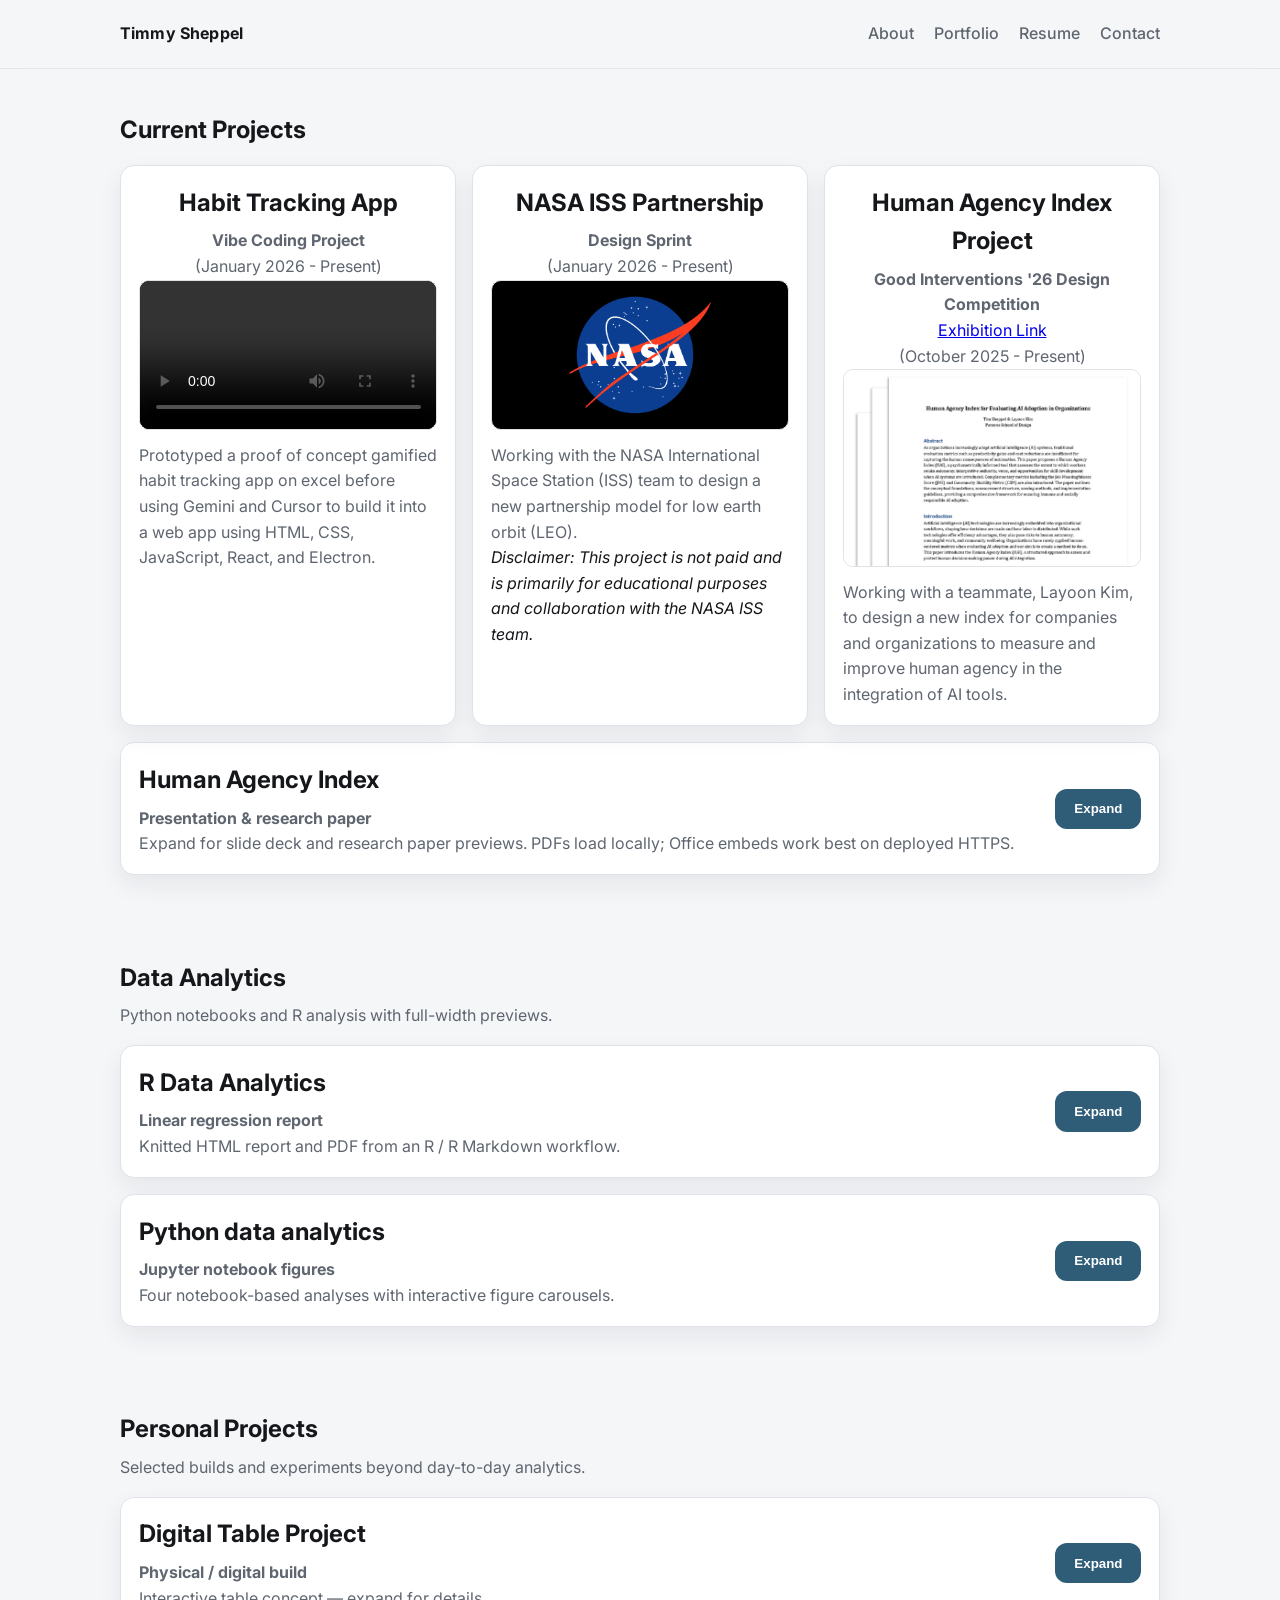
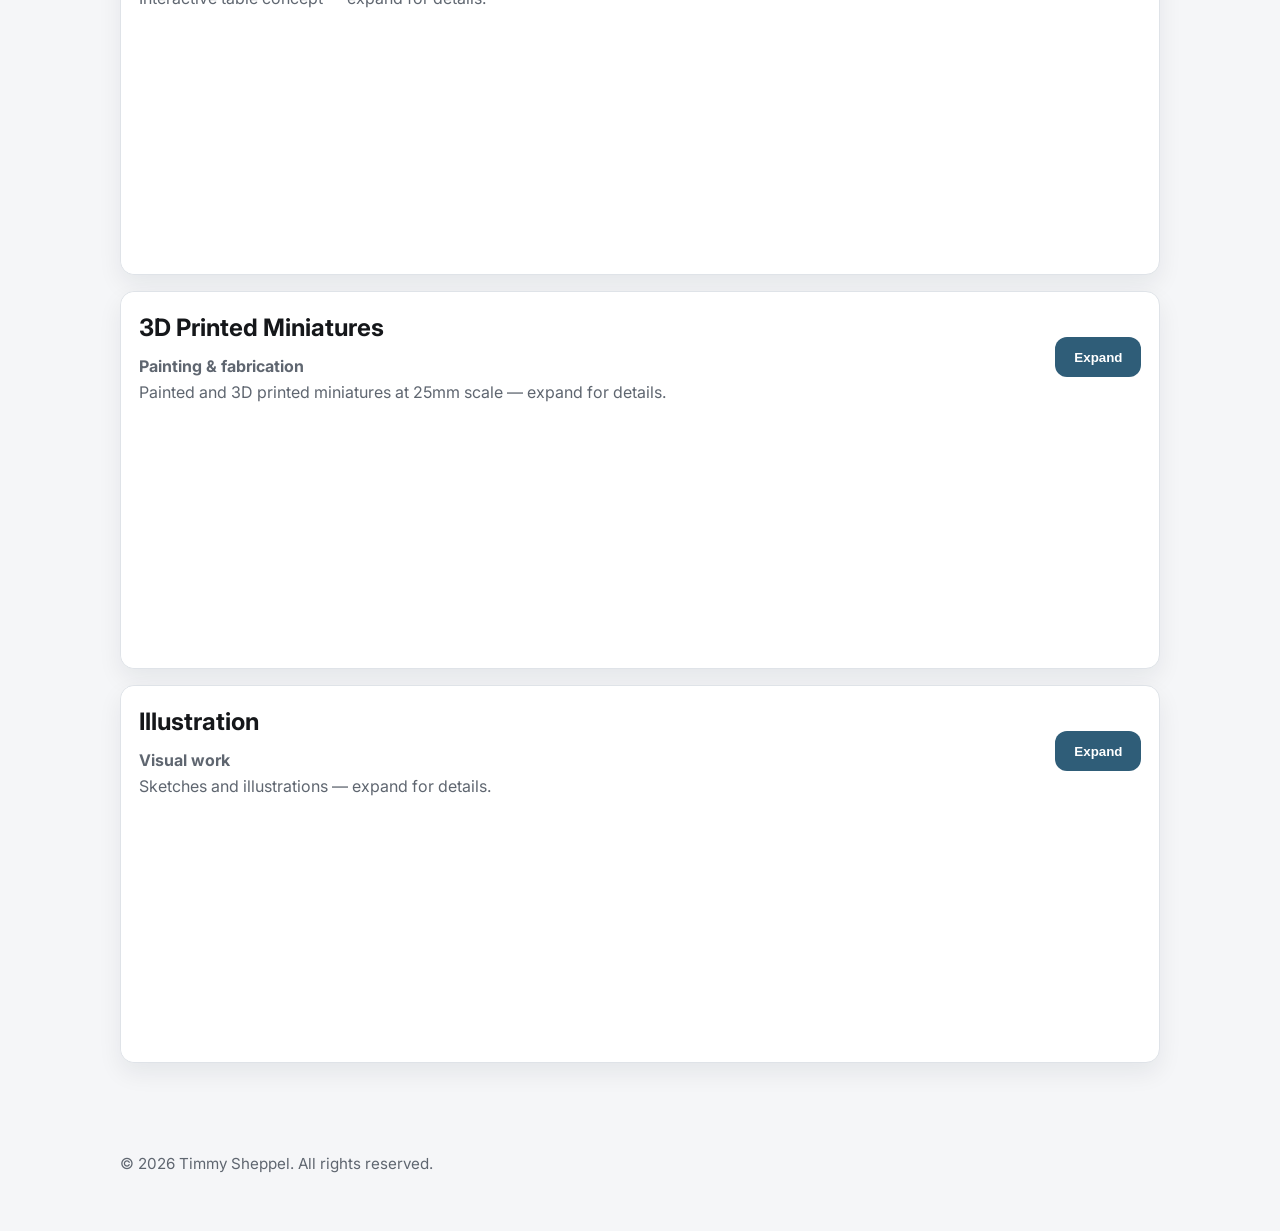
==== portfolio.html @ 1092241d "Initial commit: portfolio site Made-with: Cursor" ====
<!DOCTYPE html>
<html lang="en">
  <head>
    <meta charset="UTF-8" />
    <meta name="viewport" content="width=device-width, initial-scale=1.0" />
    <title>Timmy Sheppel | Portfolio</title>
    <meta
      name="description"
      content="Portfolio projects by Timmy Sheppel."
    />
    <link rel="preconnect" href="https://fonts.googleapis.com" />
    <link rel="preconnect" href="https://fonts.gstatic.com" crossorigin />
    <link
      href="https://fonts.googleapis.com/css2?family=Inter:wght@400;500;600;700&display=swap"
      rel="stylesheet"
    />
    <link rel="stylesheet" href="./styles.css" />
  </head>
  <body>
    <header class="site-header">
      <div class="container nav-wrap">
        <a class="brand" href="./index.html">Timmy Sheppel</a>
        <button class="nav-toggle" aria-label="Toggle navigation" aria-expanded="false">
          <span></span><span></span><span></span>
        </button>
        <nav class="site-nav">
          <a href="./index.html#about">About</a>
          <a href="./portfolio.html">Portfolio</a>
          <a href="./resume.html">Resume</a>
          <a href="./index.html#contact">Contact</a>
        </nav>
      </div>
    </header>

    <main>
      <section class="section container" id="current-projects">
        <div class="section-head">
          <h2>Current Projects</h2>
        </div>
        <div class="grid cards current-projects-cards">
          <article class="card">
            <div style="text-align: center;">
              <h2>Habit Tracking App</h2>
              <p class="project-subtitle"><strong>Vibe Coding Project</strong></p>
              <p>(January 2026 - Present)</p>
            </div>
            <video class="project-video" controls preload="metadata" playsinline>
              <source src="./assets/videos/Sequence01.mp4" type="video/mp4" />
              Your browser does not support embedded videos.
            </video>
            <p>
              Prototyped a proof of concept gamified habit tracking app on excel before using Gemini and Cursor to build it into a web app using HTML, CSS, JavaScript, React, and Electron.
            </p>
          </article>
          <article class="card">
            <div style="text-align: center;">
            <h2>NASA ISS Partnership</h2>
            <p class="project-subtitle"><strong>Design Sprint</strong></p>
            <p>(January 2026 - Present)</p>
            </div>
            <img src="./assets/images/nasaLogo.png" alt="NASA ISS Partnership project image" class="project-video" style="object-fit:cover;"/>
            <p>
              Working with the NASA International Space Station (ISS) team to design a new partnership model for low earth orbit (LEO).              
            </p>
            <em>Disclaimer: This project is not paid and is primarily for educational purposes and collaboration with the NASA ISS team.</em>
          </article>
          <article class="card">
            <div style="text-align: center;">
              <h2>Human Agency Index Project</h2>
              <p class="project-subtitle"><strong>Good Interventions '26 Design Competition</strong></p>
              <a href="https://event.newschool.edu/goodinterventions26opencall" target="_blank" rel="noopener noreferrer">
                Exhibition Link
              </a>
              <p>(October 2025 - Present)</p>
            </div>
            <img src="./assets/images/HAI.png" alt="Human Agency Index project image" class="project-video" style="object-fit:cover;"/>
            <p>
              Working with a teammate, Layoon Kim, to design a new index for companies and organizations to measure and improve human agency in the integration of AI tools.
            </p>
          </article>
        </div>

        <article class="card current-projects-presentation analytics-expandable-card" data-analytics-expandable>
          <div class="analytics-card-top">
            <div class="project-head analytics-card-preview">
              <h2>Human Agency Index</h2>
              <p class="project-subtitle"><strong>Presentation &amp; research paper</strong></p>
              <p>Expand for slide deck and research paper previews. PDFs load locally; Office embeds work best on deployed HTTPS.</p>
            </div>
            <button
              type="button"
              class="btn btn-primary analytics-toggle"
              aria-expanded="false"
              aria-controls="hai-index-materials-expandable"
            >
              Expand
            </button>
          </div>
          <div id="hai-index-materials-expandable" class="analytics-expandable-body" hidden>
            <p class="card-lead">
              For each deliverable, placing a <strong>PDF export</strong> next to the Office file gives a reliable in-page preview
              (including on <code>localhost</code>). Without PDFs, Microsoft’s Office viewer loads the <code>.pptx</code> and
              <code>.docx</code> when the site is served at a public <code>https</code> URL — not from <code>file://</code>.
            </p>
            <p class="ppt-embed-hint deck-preview-warn" data-deck-warn="file" hidden>
              Open this site through a local server or deploy it — embedded previews do not run from a saved <code>file://</code>
              page. Use <strong>Open .pptx</strong> or <strong>Open .docx</strong> below.
            </p>
            <p class="ppt-embed-hint deck-preview-warn" data-deck-warn="local" hidden>
              Microsoft’s viewer often cannot reach <code>localhost</code>. Add PDFs next to your files for in-page previews here,
              or test Office embeds after you deploy to HTTPS.
            </p>

            <section class="hai-material-block" aria-labelledby="hai-pres-heading">
              <h3 class="r-preview-heading" id="hai-pres-heading">Presentation</h3>
              <p class="ppt-embed-hint">
                <code>human-agency-index-presentation.pptx</code> and optional
                <code>human-agency-index-presentation.pdf</code>
              </p>
              <div class="ppt-embed-wrap">
                <iframe
                  class="ppt-preview-frame"
                  title="Human Agency Index presentation preview"
                  data-deck-preview
                  data-deck-pdf="./assets/documents/human-agency-index/human-agency-index-presentation.pdf"
                  data-deck-pptx="./assets/documents/human-agency-index/human-agency-index-presentation.pptx"
                ></iframe>
              </div>
              <div class="r-preview-actions">
                <a
                  class="btn btn-primary"
                  href="./assets/documents/human-agency-index/human-agency-index-presentation.pptx"
                  download
                  >Download .pptx</a>
                <a
                  class="btn btn-ghost"
                  href="./assets/documents/human-agency-index/human-agency-index-presentation.pptx"
                  target="_blank"
                  rel="noreferrer"
                  >Open .pptx</a>
                <a
                  class="btn btn-ghost"
                  href="./assets/documents/human-agency-index/human-agency-index-presentation.pdf"
                  download
                  >Download PDF</a>
              </div>
            </section>

            <section class="hai-material-block" aria-labelledby="hai-paper-heading">
              <h3 class="r-preview-heading" id="hai-paper-heading">Research paper</h3>
              <p class="ppt-embed-hint">
                <code>human-agency-index-research-paper.docx</code> and optional
                <code>human-agency-index-research-paper.pdf</code>
              </p>
              <div class="ppt-embed-wrap">
                <iframe
                  class="ppt-preview-frame"
                  title="Human Agency Index research paper preview"
                  data-deck-preview
                  data-deck-pdf="./assets/documents/human-agency-index/human-agency-index-research-paper.pdf"
                  data-deck-docx="./assets/documents/human-agency-index/human-agency-index-research-paper.docx"
                ></iframe>
              </div>
              <div class="r-preview-actions">
                <a
                  class="btn btn-primary"
                  href="./assets/documents/human-agency-index/human-agency-index-research-paper.docx"
                  download
                  >Download .docx</a>
                <a
                  class="btn btn-ghost"
                  href="./assets/documents/human-agency-index/human-agency-index-research-paper.docx"
                  target="_blank"
                  rel="noreferrer"
                  >Open .docx</a>
                <a
                  class="btn btn-ghost"
                  href="./assets/documents/human-agency-index/human-agency-index-research-paper.pdf"
                  download
                  >Download PDF</a>
              </div>
            </section>
          </div>
        </article>
      </section>

      <section class="section container" id="data-analytics">
        <div class="section-head">
          <h2>Data Analytics</h2>
          <p>Python notebooks and R analysis with full-width previews.</p>
        </div>
        <div class="grid cards">
          <article class="card card-span-full analytics-expandable-card" data-analytics-expandable>
            <div class="analytics-card-top">
              <div class="project-head analytics-card-preview">
                <h2>R Data Analytics</h2>
                <p class="project-subtitle"><strong>Linear regression report</strong></p>
                <p>Knitted HTML report and PDF from an R / R Markdown workflow.</p>
              </div>
              <button
                type="button"
                class="btn btn-primary analytics-toggle"
                aria-expanded="false"
                aria-controls="r-analytics-expandable-portfolio"
              >
                Expand
              </button>
            </div>
            <div id="r-analytics-expandable-portfolio" class="analytics-expandable-body" hidden>
            <section class="r-project-section" aria-labelledby="r-linear-portfolio-heading">
              <h3 class="r-preview-heading" id="r-linear-portfolio-heading">Linear regression project</h3>
              <div class="r-deliverables-stack">
                <div class="r-deliverable">
                  <h4 class="r-preview-heading">PDF report</h4>
                  <div class="resume-pdf-wrap r-pdf-fullwidth">
                    <iframe
                      class="resume-pdf r-pdf-iframe"
                      title="Linear regression PDF report"
                      src="./assets/documents/r-linear-regression/linear-regression-report.pdf#view=FitH"
                    ></iframe>
                  </div>
                  <p class="r-preview-fallback">
                    If the PDF does not show here, open it in a new tab.
                  </p>
                  <div class="r-preview-actions">
                    <a class="btn btn-primary" href="./assets/documents/r-linear-regression/linear-regression-report.pdf" download>Download PDF</a>
                    <a class="btn btn-ghost" href="./assets/documents/r-linear-regression/linear-regression-report.pdf" target="_blank" rel="noreferrer">Open PDF</a>
                  </div>
                </div>
                <div class="r-deliverable">
                  <h4 class="r-preview-heading">Knitted HTML report</h4>
                  <div class="html-knit-preview-wrap">
                    <iframe
                      class="html-knit-preview-frame"
                      title="Linear regression knitted HTML report"
                      src="./assets/documents/r-linear-regression/linear-regression-report.html"
                      loading="lazy"
                      sandbox="allow-scripts allow-same-origin allow-popups allow-forms"
                    ></iframe>
                  </div>
                  <p class="r-preview-fallback">
                    If interactive elements are blocked, use Open HTML to view in a full tab.
                  </p>
                  <div class="r-preview-actions">
                    <a class="btn btn-primary" href="./assets/documents/r-linear-regression/linear-regression-report.html" download>Download HTML</a>
                    <a class="btn btn-ghost" href="./assets/documents/r-linear-regression/linear-regression-report.html" target="_blank" rel="noreferrer">Open HTML</a>
                  </div>
                </div>
              </div>
            </section>
            </div>
          </article>

          <article class="card card-span-full analytics-expandable-card" data-analytics-expandable>
            <div class="analytics-card-top">
              <div class="project-head analytics-card-preview">
                <h2>Python data analytics</h2>
                <p class="project-subtitle"><strong>Jupyter notebook figures</strong></p>
                <p>Four notebook-based analyses with interactive figure carousels.</p>
              </div>
              <button
                type="button"
                class="btn btn-primary analytics-toggle"
                aria-expanded="false"
                aria-controls="analytics-expandable-portfolio"
              >
                Expand
              </button>
            </div>
            <div id="analytics-expandable-portfolio" class="analytics-expandable-body" hidden>
            <p class="card-lead">
              Exports from Python notebooks (PNG), zero-padded names in each folder:
              <code>notebook-1</code> (11 images), <code>notebook-2</code> and <code>notebook-3</code> (5 each),
              <code>notebook-4</code> (4)—e.g. <code>01.png</code>, <code>02.png</code>, …
            </p>

            <div class="analytics-notebook-list">
              <section class="analytics-notebook" aria-labelledby="nb-title-1">
                <h3 class="analytics-notebook-title" id="nb-title-1">Notebook project 1</h3>
                <p class="analytics-notebook-desc">Rename this title; add eleven PNGs to <code>notebook-1/</code> (<code>01.png</code>–<code>11.png</code>).</p>
                <div
                  class="notebook-carousel"
                  data-notebook-carousel
                  tabindex="0"
                  role="region"
                  aria-roledescription="carousel"
                  aria-label="Notebook project 1 figures"
                >
                  <div class="notebook-carousel-viewport" aria-live="polite">
                    <img class="notebook-slide is-active" src="./assets/images/python-analytics/notebook-1/01.png" alt="Notebook project 1 — figure 1 of 11" />
                    <img class="notebook-slide" src="./assets/images/python-analytics/notebook-1/02.png" alt="Notebook project 1 — figure 2 of 11" />
                    <img class="notebook-slide" src="./assets/images/python-analytics/notebook-1/03.png" alt="Notebook project 1 — figure 3 of 11" />
                    <img class="notebook-slide" src="./assets/images/python-analytics/notebook-1/04.png" alt="Notebook project 1 — figure 4 of 11" />
                    <img class="notebook-slide" src="./assets/images/python-analytics/notebook-1/05.png" alt="Notebook project 1 — figure 5 of 11" />
                    <img class="notebook-slide" src="./assets/images/python-analytics/notebook-1/06.png" alt="Notebook project 1 — figure 6 of 11" />
                    <img class="notebook-slide" src="./assets/images/python-analytics/notebook-1/07.png" alt="Notebook project 1 — figure 7 of 11" />
                    <img class="notebook-slide" src="./assets/images/python-analytics/notebook-1/08.png" alt="Notebook project 1 — figure 8 of 11" />
                    <img class="notebook-slide" src="./assets/images/python-analytics/notebook-1/09.png" alt="Notebook project 1 — figure 9 of 11" />
                    <img class="notebook-slide" src="./assets/images/python-analytics/notebook-1/10.png" alt="Notebook project 1 — figure 10 of 11" />
                    <img class="notebook-slide" src="./assets/images/python-analytics/notebook-1/11.png" alt="Notebook project 1 — figure 11 of 11" />
                  </div>
                  <div class="notebook-carousel-toolbar">
                    <button type="button" class="btn btn-ghost notebook-carousel-prev" aria-label="Previous figure">← Prev</button>
                    <span class="notebook-carousel-counter"><span class="notebook-carousel-current">1</span> / <span class="notebook-carousel-total">11</span></span>
                    <button type="button" class="btn btn-ghost notebook-carousel-next" aria-label="Next figure">Next →</button>
                  </div>
                  <div class="notebook-carousel-dots" aria-label="Jump to figure"></div>
                  <p class="notebook-carousel-hint">Tip: focus this carousel and use ← → for figures; zoom and pan use the controls above.</p>
                </div>
              </section>

              <section class="analytics-notebook" aria-labelledby="nb-title-2">
                <h3 class="analytics-notebook-title" id="nb-title-2">Notebook project 2</h3>
                <p class="analytics-notebook-desc">Rename this title; add five PNGs to <code>notebook-2/</code> (<code>01.png</code>–<code>05.png</code>).</p>
                <div
                  class="notebook-carousel"
                  data-notebook-carousel
                  tabindex="0"
                  role="region"
                  aria-roledescription="carousel"
                  aria-label="Notebook project 2 figures"
                >
                  <div class="notebook-carousel-viewport" aria-live="polite">
                    <img class="notebook-slide is-active" src="./assets/images/python-analytics/notebook-2/01.png" alt="Notebook project 2 — figure 1 of 5" />
                    <img class="notebook-slide" src="./assets/images/python-analytics/notebook-2/02.png" alt="Notebook project 2 — figure 2 of 5" />
                    <img class="notebook-slide" src="./assets/images/python-analytics/notebook-2/03.png" alt="Notebook project 2 — figure 3 of 5" />
                    <img class="notebook-slide" src="./assets/images/python-analytics/notebook-2/04.png" alt="Notebook project 2 — figure 4 of 5" />
                    <img class="notebook-slide" src="./assets/images/python-analytics/notebook-2/05.png" alt="Notebook project 2 — figure 5 of 5" />
                  </div>
                  <div class="notebook-carousel-toolbar">
                    <button type="button" class="btn btn-ghost notebook-carousel-prev" aria-label="Previous figure">← Prev</button>
                    <span class="notebook-carousel-counter"><span class="notebook-carousel-current">1</span> / <span class="notebook-carousel-total">5</span></span>
                    <button type="button" class="btn btn-ghost notebook-carousel-next" aria-label="Next figure">Next →</button>
                  </div>
                  <div class="notebook-carousel-dots" aria-label="Jump to figure"></div>
                  <p class="notebook-carousel-hint">Tip: focus this carousel and use ← → for figures; zoom and pan use the controls above.</p>
                </div>
              </section>

              <section class="analytics-notebook" aria-labelledby="nb-title-3">
                <h3 class="analytics-notebook-title" id="nb-title-3">Notebook project 3</h3>
                <p class="analytics-notebook-desc">Rename this title; add five PNGs to <code>notebook-3/</code> (<code>01.png</code>–<code>05.png</code>).</p>
                <div
                  class="notebook-carousel"
                  data-notebook-carousel
                  tabindex="0"
                  role="region"
                  aria-roledescription="carousel"
                  aria-label="Notebook project 3 figures"
                >
                  <div class="notebook-carousel-viewport" aria-live="polite">
                    <img class="notebook-slide is-active" src="./assets/images/python-analytics/notebook-3/01.png" alt="Notebook project 3 — figure 1 of 5" />
                    <img class="notebook-slide" src="./assets/images/python-analytics/notebook-3/02.png" alt="Notebook project 3 — figure 2 of 5" />
                    <img class="notebook-slide" src="./assets/images/python-analytics/notebook-3/03.png" alt="Notebook project 3 — figure 3 of 5" />
                    <img class="notebook-slide" src="./assets/images/python-analytics/notebook-3/04.png" alt="Notebook project 3 — figure 4 of 5" />
                    <img class="notebook-slide" src="./assets/images/python-analytics/notebook-3/05.png" alt="Notebook project 3 — figure 5 of 5" />
                  </div>
                  <div class="notebook-carousel-toolbar">
                    <button type="button" class="btn btn-ghost notebook-carousel-prev" aria-label="Previous figure">← Prev</button>
                    <span class="notebook-carousel-counter"><span class="notebook-carousel-current">1</span> / <span class="notebook-carousel-total">5</span></span>
                    <button type="button" class="btn btn-ghost notebook-carousel-next" aria-label="Next figure">Next →</button>
                  </div>
                  <div class="notebook-carousel-dots" aria-label="Jump to figure"></div>
                  <p class="notebook-carousel-hint">Tip: focus this carousel and use ← → for figures; zoom and pan use the controls above.</p>
                </div>
              </section>

              <section class="analytics-notebook" aria-labelledby="nb-title-4">
                <h3 class="analytics-notebook-title" id="nb-title-4">Notebook project 4</h3>
                <p class="analytics-notebook-desc">Rename this title; add four PNGs to <code>notebook-4/</code> (<code>01.png</code>–<code>04.png</code>).</p>
                <div
                  class="notebook-carousel"
                  data-notebook-carousel
                  tabindex="0"
                  role="region"
                  aria-roledescription="carousel"
                  aria-label="Notebook project 4 figures"
                >
                  <div class="notebook-carousel-viewport" aria-live="polite">
                    <img class="notebook-slide is-active" src="./assets/images/python-analytics/notebook-4/01.png" alt="Notebook project 4 — figure 1 of 4" />
                    <img class="notebook-slide" src="./assets/images/python-analytics/notebook-4/02.png" alt="Notebook project 4 — figure 2 of 4" />
                    <img class="notebook-slide" src="./assets/images/python-analytics/notebook-4/03.png" alt="Notebook project 4 — figure 3 of 4" />
                    <img class="notebook-slide" src="./assets/images/python-analytics/notebook-4/04.png" alt="Notebook project 4 — figure 4 of 4" />
                  </div>
                  <div class="notebook-carousel-toolbar">
                    <button type="button" class="btn btn-ghost notebook-carousel-prev" aria-label="Previous figure">← Prev</button>
                    <span class="notebook-carousel-counter"><span class="notebook-carousel-current">1</span> / <span class="notebook-carousel-total">4</span></span>
                    <button type="button" class="btn btn-ghost notebook-carousel-next" aria-label="Next figure">Next →</button>
                  </div>
                  <div class="notebook-carousel-dots" aria-label="Jump to figure"></div>
                  <p class="notebook-carousel-hint">Tip: focus this carousel and use ← → for figures; zoom and pan use the controls above.</p>
                </div>
              </section>
            </div>
            </div>
          </article>
        </div>
      </section>

      <section class="section container" id="personal-projects">
        <div class="section-head">
          <h2>Personal Projects</h2>
          <p>Selected builds and experiments beyond day-to-day analytics.</p>
        </div>
        <div class="grid cards">
          <article
            class="card card-span-full analytics-expandable-card personal-project-card"
            data-analytics-expandable
            style="--personal-preview: url('./assets/images/personal-projects/digital-table-preview.gif')"
          >
            <span class="sr-only">Animated preview in card background.</span>
            <div class="analytics-card-top">
              <div class="project-head analytics-card-preview">
                <h2>Digital Table Project</h2>
                <p class="project-subtitle"><strong>Physical / digital build</strong></p>
                <p>Interactive table concept — expand for details.</p>
              </div>
              <button
                type="button"
                class="btn btn-primary analytics-toggle"
                aria-expanded="false"
                aria-controls="pp-digital-table-expandable"
              >
                Expand
              </button>
            </div>
            <div id="pp-digital-table-expandable" class="analytics-expandable-body" hidden>
              <h3 class="r-preview-heading">Overview video</h3>
              <video class="project-video" controls preload="metadata" playsinline>
                <source src="./assets/videos/digital-table-project.mp4" type="video/mp4" />
                Your browser does not support embedded videos.
              </video>

              <section class="digital-table-brief" aria-label="Problem, need, and solution">
                <h4 class="r-preview-heading digital-table-brief-heading">Problem</h4>
                <p>
                  I play tabletop role-playing games (TTRPG), like Dungeons &amp; Dragons, with friends. The problem with
                  typical dungeon tiles and maps is their limited variety. If I wanted to make a snow map, the physical
                  terrain pieces would take several days to create and would only be relevant for encounters featuring snow.
                </p>
                <h4 class="r-preview-heading digital-table-brief-heading">Need</h4>
                <p>
                  TTRPGs require unique battle-maps that can adapt to a variety of unique scenarios such as deserts, sewers,
                  mountains, and more.
                </p>
                <h4 class="r-preview-heading digital-table-brief-heading">Solution</h4>
                <p>
                  A digital table constructed with a horizontal TV screen can project virtual maps to a physical space. Digital
                  maps can be made in a fraction of the time or can be bought and downloaded from online creators.
                </p>
              </section>

              <h3 class="r-preview-heading personal-project-gallery-heading">Process gallery</h2>
              <div
                class="notebook-carousel"
                data-notebook-carousel
                tabindex="0"
                role="region"
                aria-roledescription="carousel"
                aria-label="Digital Table Project process photos"
              >
                <div class="notebook-carousel-viewport" aria-live="polite">
                  <img
                    class="notebook-slide is-active"
                    src="./assets/images/personal-projects/digital-table/01.png"
                    alt="Digital Table — photo 1 of 10"
                    data-slide-caption="Step 1 — Internals stripped from a circular wooden gaming table.
                    Plastic exterior shell removed from TV to fit inside and reduce heat insulation from electronics."
                  />
                  <img
                    class="notebook-slide"
                    src="./assets/images/personal-projects/digital-table/02.png"
                    alt="Digital Table — photo 2 of 10"
                    data-slide-caption="Step 2 — To accommodate for wood lid, edges of the table were built up with 2x4” wood planks, cut to fit around table edge. 
                    Circular cover (standing in background) cut from 1/2 inch wood to the shape of table edge and TV shape."
                  />
                  <img
                    class="notebook-slide"
                    src="./assets/images/personal-projects/digital-table/03.png"
                    alt="Digital Table — photo 3 of 10"
                    data-slide-caption="Step 3 — To secure the TV, 2x4” planks machine screwed into threaded holes (intended for TV mounts) on back of TV.
                    Planks then fastened onto table with wood screws from underneath."
                  />
                  <img
                    class="notebook-slide"
                    src="./assets/images/personal-projects/digital-table/04.png"
                    alt="Digital Table — photo 4 of 10"
                    data-slide-caption="Step 4 — Framed lid secured to table with construction adhesive and base coated with charcoal black paint.                    
                    (Note: newspaper masked canvas is for an unrelated art project made from a wolf shaped puzzle)"
                  />
                  <img
                    class="notebook-slide"
                    src="./assets/images/personal-projects/digital-table/05.png"
                    alt="Digital Table — photo 5 of 10"
                    data-slide-caption="Step 5 — White paint mixed with glow in the dark paint. Paint flicked and splattered from end of chip
                    brush to create galaxy inspired pattern design."
                  />
                  <img
                    class="notebook-slide"
                    src="./assets/images/personal-projects/digital-table/06.png"
                    alt="Digital Table — photo 6 of 10"
                    data-slide-caption="Step 6 — Once paint dried, surface then coated in a gloss varnish to darken appearance and create a protective surface for the
                    expected use of play."
                  />
                  <img
                    class="notebook-slide"
                    src="./assets/images/personal-projects/digital-table/07.jpg"
                    alt="Digital Table — photo 7 of 10"
                    data-slide-caption="Table Mode — With a smooth dark wood 1.25”
                    table lid placed on top, the
                    table can operate as a 4 foot
                    wide circular dining table."
                  />
                  <img
                    class="notebook-slide"
                    src="./assets/images/personal-projects/digital-table/08.jpg"
                    alt="Digital Table — photo 8 of 10"
                    data-slide-caption="Poker Mode — Flipping the table lid reveals a
                    green felt poker table with cup
                    holders and tray spaces for
                    up to eight players."
                  />
                  <img
                    class="notebook-slide"
                    src="./assets/images/personal-projects/digital-table/09.jpg"
                    alt="Digital Table — photo 9 of 10"
                    data-slide-caption="Gaming Mode — With lid removed and HDMI
                    connected, audio and video
                    play from the digital tabletop."
                  />
                  <img
                    class="notebook-slide"
                    src="./assets/images/personal-projects/digital-table/10.jpg"
                    alt="Digital Table — photo 10 of 10"
                    data-slide-caption="A pane of glass covers the TV to protect it from use of
                    play. The glass rests on each of four corners atop 2x4’s
                    to offset load from weight placed on surface. The glass
                    is easy to replace since Home Depot sells the 24x36”"
                  />
                </div>                
                <p class="notebook-carousel-caption" aria-live="polite"></p>
                <div class="notebook-carousel-toolbar">
                  <button type="button" class="btn btn-ghost notebook-carousel-prev" aria-label="Previous image">← Prev</button>
                  <span class="notebook-carousel-counter">
                    <span class="notebook-carousel-current">1</span> / <span class="notebook-carousel-total">10</span>
                  </span>
                  <button type="button" class="btn btn-ghost notebook-carousel-next" aria-label="Next image">Next →</button>
                </div>
                <div class="notebook-carousel-dots" aria-label="Jump to image"></div>
                <p class="notebook-carousel-hint">
                  Tip: focus this carousel and use ← → for images; zoom and pan use the controls above.
                </p>
                
                <section class="digital-table-brief digital-table-brief-following" aria-label="Overview, limitations, and improvements" style="color: white; margin-left: 2em;">
                  <h4 class="r-preview-heading digital-table-brief-heading" style="color: white;">Limitations</h4>
                  <p style="color: white;">
                    The screen takes up most of the table space, leaving little room for people&apos;s elbows or materials needed
                    to play the intended game (dice, character sheets, laptops), especially with 5 to 8 players. Turning the TV
                    on requires crawling under the table and reaching up through a 3&quot; hole. Materials and weight are loaded
                    on top of table legs originally designed for less weight.
                  </p>
                  <br>
                  <h4 class="r-preview-heading digital-table-brief-heading" style="color: white;">Improvements</h4>
                  <p style="color: white;">
                    The next iteration would work better on a rectangular surface with a larger screen. The enclosure also does
                    not need to be completely sealed, and would require and benefit from fewer materials.
                    <br><br>
                  </p>
                </section>
              </div>
            </div>
          </article>

          <article
            class="card card-span-full analytics-expandable-card personal-project-card"
            data-analytics-expandable
            style="--personal-preview: url('./assets/images/personal-projects/3d-printed-miniatures-preview.gif')"
          >
            <span class="sr-only">Animated preview in card background.</span>
            <div class="analytics-card-top">
              <div class="project-head analytics-card-preview">
                <h2>3D Printed Miniatures</h2>
                <p class="project-subtitle"><strong>Painting &amp; fabrication</strong></p>
                <p>Painted and 3D printed miniatures at 25mm scale — expand for details.</p>
              </div>
              <button
                type="button"
                class="btn btn-primary analytics-toggle"
                aria-expanded="false"
                aria-controls="pp-3d-miniatures-expandable"
              >
                Expand
              </button>
            </div>
            <div id="pp-3d-miniatures-expandable" class="analytics-expandable-body" hidden>
              <h3 class="r-preview-heading">Gallery</h3>
              <p class="analytics-notebook-desc">
                JPGs in <code>assets/images/personal-projects/3d-printed-miniatures/</code> as
                <code>01.jpg</code>–<code>13.jpg</code>.
              </p>
              <div
                class="notebook-carousel"
                data-notebook-carousel
                tabindex="0"
                role="region"
                aria-roledescription="carousel"
                aria-label="3D printed miniatures gallery"
              >
                <div class="notebook-carousel-viewport" aria-live="polite">
                  <img
                    class="notebook-slide is-active"
                    src="./assets/images/personal-projects/3d-printed-miniatures/01.jpg"
                    alt="3D printed miniature — image 1 of 13"
                  />
                  <img
                    class="notebook-slide"
                    src="./assets/images/personal-projects/3d-printed-miniatures/02.jpg"
                    alt="3D printed miniature — image 2 of 13"
                  />
                  <img
                    class="notebook-slide"
                    src="./assets/images/personal-projects/3d-printed-miniatures/03.jpg"
                    alt="3D printed miniature — image 3 of 13"
                  />
                  <img
                    class="notebook-slide"
                    src="./assets/images/personal-projects/3d-printed-miniatures/04.jpg"
                    alt="3D printed miniature — image 4 of 13"
                  />
                  <img
                    class="notebook-slide"
                    src="./assets/images/personal-projects/3d-printed-miniatures/05.jpg"
                    alt="3D printed miniature — image 5 of 13"
                  />
                  <img
                    class="notebook-slide"
                    src="./assets/images/personal-projects/3d-printed-miniatures/06.jpg"
                    alt="3D printed miniature — image 6 of 13"
                  />
                  <img
                    class="notebook-slide"
                    src="./assets/images/personal-projects/3d-printed-miniatures/07.jpg"
                    alt="3D printed miniature — image 7 of 13"
                  />
                  <img
                    class="notebook-slide"
                    src="./assets/images/personal-projects/3d-printed-miniatures/08.jpg"
                    alt="3D printed miniature — image 8 of 13"
                  />
                  <img
                    class="notebook-slide"
                    src="./assets/images/personal-projects/3d-printed-miniatures/09.jpg"
                    alt="3D printed miniature — image 9 of 13"
                  />
                  <img
                    class="notebook-slide"
                    src="./assets/images/personal-projects/3d-printed-miniatures/10.jpg"
                    alt="3D printed miniature — image 10 of 13"
                  />
                  <img
                    class="notebook-slide"
                    src="./assets/images/personal-projects/3d-printed-miniatures/11.jpg"
                    alt="3D printed miniature — image 11 of 13"
                  />
                  <img
                    class="notebook-slide"
                    src="./assets/images/personal-projects/3d-printed-miniatures/12.jpg"
                    alt="3D printed miniature — image 12 of 13"
                  />
                  <img
                    class="notebook-slide"
                    src="./assets/images/personal-projects/3d-printed-miniatures/13.jpg"
                    alt="3D printed miniature — image 13 of 13"
                  />
                </div>
                <div class="notebook-carousel-toolbar">
                  <button type="button" class="btn btn-ghost notebook-carousel-prev" aria-label="Previous image">← Prev</button>
                  <span class="notebook-carousel-counter">
                    <span class="notebook-carousel-current">1</span> / <span class="notebook-carousel-total">13</span>
                  </span>
                  <button type="button" class="btn btn-ghost notebook-carousel-next" aria-label="Next image">Next →</button>
                </div>
                <div class="notebook-carousel-dots" aria-label="Jump to image"></div>
                <p class="notebook-carousel-hint">
                  Tip: focus this carousel and use ← → for images; zoom and pan use the controls above.
                </p>
              </div>
            </div>
          </article>

          <article
            class="card card-span-full analytics-expandable-card personal-project-card"
            data-analytics-expandable
            style="--personal-preview: url('./assets/images/personal-projects/illustration-preview.gif')"
          >
            <span class="sr-only">Animated preview in card background.</span>
            <div class="analytics-card-top">
              <div class="project-head analytics-card-preview">
                <h2>Illustration</h2>
                <p class="project-subtitle"><strong>Visual work</strong></p>
                <p>Sketches and illustrations — expand for details.</p>
              </div>
              <button
                type="button"
                class="btn btn-primary analytics-toggle"
                aria-expanded="false"
                aria-controls="pp-illustration-expandable"
              >
                Expand
              </button>
            </div>
            <div id="pp-illustration-expandable" class="analytics-expandable-body" hidden>
              <h3 class="r-preview-heading">Gallery</h3>
              <p class="analytics-notebook-desc">
                JPGs in <code>assets/images/personal-projects/illustration/</code> as
                <code>01.jpg</code>–<code>17.jpg</code>.
              </p>
              <div
                class="notebook-carousel"
                data-notebook-carousel
                tabindex="0"
                role="region"
                aria-roledescription="carousel"
                aria-label="Illustration gallery"
              >
                <div class="notebook-carousel-viewport" aria-live="polite">
                  <img
                    class="notebook-slide is-active"
                    src="./assets/images/personal-projects/illustration/01.jpg"
                    alt="Illustration — image 1 of 17"
                  />
                  <img
                    class="notebook-slide"
                    src="./assets/images/personal-projects/illustration/02.jpg"
                    alt="Illustration — image 2 of 17"
                  />
                  <img
                    class="notebook-slide"
                    src="./assets/images/personal-projects/illustration/03.jpg"
                    alt="Illustration — image 3 of 17"
                  />
                  <img
                    class="notebook-slide"
                    src="./assets/images/personal-projects/illustration/04.jpg"
                    alt="Illustration — image 4 of 17"
                  />
                  <img
                    class="notebook-slide"
                    src="./assets/images/personal-projects/illustration/05.jpg"
                    alt="Illustration — image 5 of 17"
                  />
                  <img
                    class="notebook-slide"
                    src="./assets/images/personal-projects/illustration/06.jpg"
                    alt="Illustration — image 6 of 17"
                  />
                  <img
                    class="notebook-slide"
                    src="./assets/images/personal-projects/illustration/07.jpg"
                    alt="Illustration — image 7 of 17"
                  />
                  <img
                    class="notebook-slide"
                    src="./assets/images/personal-projects/illustration/08.jpg"
                    alt="Illustration — image 8 of 17"
                  />
                  <img
                    class="notebook-slide"
                    src="./assets/images/personal-projects/illustration/09.jpg"
                    alt="Illustration — image 9 of 17"
                  />
                  <img
                    class="notebook-slide"
                    src="./assets/images/personal-projects/illustration/10.jpg"
                    alt="Illustration — image 10 of 17"
                  />
                  <img
                    class="notebook-slide"
                    src="./assets/images/personal-projects/illustration/11.jpg"
                    alt="Illustration — image 11 of 17"
                  />
                  <img
                    class="notebook-slide"
                    src="./assets/images/personal-projects/illustration/12.jpg"
                    alt="Illustration — image 12 of 17"
                  />
                  <img
                    class="notebook-slide"
                    src="./assets/images/personal-projects/illustration/13.jpg"
                    alt="Illustration — image 13 of 17"
                  />
                  <img
                    class="notebook-slide"
                    src="./assets/images/personal-projects/illustration/14.jpg"
                    alt="Illustration — image 14 of 17"
                  />
                  <img
                    class="notebook-slide"
                    src="./assets/images/personal-projects/illustration/15.jpg"
                    alt="Illustration — image 15 of 17"
                  />
                  <img
                    class="notebook-slide"
                    src="./assets/images/personal-projects/illustration/16.jpg"
                    alt="Illustration — image 16 of 17"
                  />
                  <img
                    class="notebook-slide"
                    src="./assets/images/personal-projects/illustration/17.jpg"
                    alt="Illustration — image 17 of 17"
                  />
                </div>
                <div class="notebook-carousel-toolbar">
                  <button type="button" class="btn btn-ghost notebook-carousel-prev" aria-label="Previous image">← Prev</button>
                  <span class="notebook-carousel-counter">
                    <span class="notebook-carousel-current">1</span> / <span class="notebook-carousel-total">17</span>
                  </span>
                  <button type="button" class="btn btn-ghost notebook-carousel-next" aria-label="Next image">Next →</button>
                </div>
                <div class="notebook-carousel-dots" aria-label="Jump to image"></div>
                <p class="notebook-carousel-hint">
                  Tip: focus this carousel and use ← → for images; zoom and pan use the controls above.
                </p>
              </div>
            </div>
          </article>
        </div>
      </section>
    </main>

    <footer class="site-footer">
      <div class="container">
        <p>© <span id="year"></span> Timmy Sheppel. All rights reserved.</p>
      </div>
    </footer>

    <script src="./script.js"></script>
  </body>
</html>
---- styles.css ----
:root {
  --bg: #f5f6f8;
  --surface: #ffffff;
  --text: #15171a;
  --muted: #5f6670;
  --line: #dfe3e8;
  --accent: #2f5d78;
  --accent-strong: #1f455c;
  --radius: 14px;
  --shadow: 0 10px 24px rgba(15, 23, 42, 0.07);
}

*,
*::before,
*::after {
  box-sizing: border-box;
}

html {
  scroll-behavior: smooth;
}

body {
  margin: 0;
  font-family: Inter, system-ui, -apple-system, Segoe UI, Roboto, Arial, sans-serif;
  background: var(--bg);
  color: var(--text);
  line-height: 1.6;
}

code {
  font-family: ui-monospace, SFMono-Regular, Menlo, Consolas, monospace;
  font-size: 0.88em;
  background: rgba(15, 23, 42, 0.06);
  padding: 0.12em 0.35em;
  border-radius: 6px;
}

.container {
  width: min(1040px, 92vw);
  margin-inline: auto;
}

.site-header {
  position: sticky;
  top: 0;
  z-index: 20;
  backdrop-filter: blur(8px);
  background: rgba(245, 246, 248, 0.82);
  border-bottom: 1px solid rgba(223, 227, 232, 0.8);
}

.nav-wrap {
  display: flex;
  align-items: center;
  justify-content: space-between;
  min-height: 68px;
}

.brand {
  color: var(--text);
  font-weight: 700;
  letter-spacing: 0.01em;
  text-decoration: none;
}

.site-nav {
  display: flex;
  gap: 1.25rem;
}

.site-nav a {
  color: var(--muted);
  text-decoration: none;
  font-weight: 500;
}

.site-nav a:hover,
.site-nav a:focus-visible {
  color: var(--text);
}

.hero {
  padding: 7rem 0 3.5rem;
}

.kicker {
  margin: 0 0 0.8rem;
  color: var(--accent);
  font-weight: 600;
  letter-spacing: 0.05em;
  text-transform: uppercase;
  font-size: 0.8rem;
}

h1 {
  margin: 0;
  font-size: clamp(2rem, 6vw, 3.4rem);
  line-height: 1.1;
  max-width: 18ch;
}

.hero-copy {
  max-width: 62ch;
  color: var(--muted);
  margin-top: 1rem;
}

.hero-actions {
  display: flex;
  gap: 0.85rem;
  margin-top: 1.6rem;
}

.btn {
  display: inline-block;
  padding: 0.72rem 1.12rem;
  border-radius: 12px;
  text-decoration: none;
  font-weight: 600;
  border: 1px solid transparent;
}

.btn-primary {
  background: var(--accent);
  color: #fff;
}

.btn-primary:hover,
.btn-primary:focus-visible {
  background: var(--accent-strong);
}

.btn-ghost {
  border-color: var(--line);
  color: var(--text);
}

.btn-ghost:hover,
.btn-ghost:focus-visible {
  border-color: #c8ced7;
}

.section {
  padding: 2.6rem 0;
}

.page-intro {
  padding-bottom: 0.8rem;
}

.section-head {
  margin-bottom: 1rem;
}

h2 {
  font-size: 1.5rem;
  margin: 0 0 0.4rem;
}

.section-head p {
  margin: 0;
  color: var(--muted);
}

.grid {
  display: grid;
  gap: 1rem;
}

.cards {
  grid-template-columns: repeat(auto-fit, minmax(220px, 1fr));
}

.current-projects-cards {
  grid-template-columns: repeat(3, minmax(0, 1fr));
}

@media (max-width: 960px) {
  .current-projects-cards {
    grid-template-columns: repeat(2, minmax(0, 1fr));
  }
}

@media (max-width: 560px) {
  .current-projects-cards {
    grid-template-columns: 1fr;
  }
}

.current-projects-presentation {
  margin-top: 1rem;
}

.hai-material-block {
  margin-top: 1.75rem;
}

.hai-material-block:first-of-type {
  margin-top: 1.25rem;
}

.card-span-full {
  grid-column: 1 / -1;
}

.card {
  background: var(--surface);
  border: 1px solid var(--line);
  border-radius: var(--radius);
  padding: 1.1rem;
  box-shadow: var(--shadow);
}

.card h3 {
  margin: 0 0 0.5rem;
  font-size: 1.04rem;
}

.card p {
  margin: 0;
  color: var(--muted);
}

.project-video {
  width: 100%;
  display: block;
  margin: 0 0 0.8rem;
  border-radius: 10px;
  border: 1px solid var(--line);
  background: #000;
}

.project-head {
  text-align: center;
}

.card-lead {
  margin: 0 0 1.25rem;
  color: var(--muted);
  text-align: center;
  max-width: 62ch;
  margin-inline: auto;
}

.analytics-card-top {
  display: grid;
  grid-template-columns: 1fr auto;
  gap: 1rem 1.25rem;
  align-items: center;
}

.analytics-card-preview.project-head {
  text-align: left;
}

.analytics-toggle {
  white-space: nowrap;
}

.analytics-expandable-body:not([hidden]) {
  margin-top: 1rem;
  padding-top: 1rem;
  border-top: 1px solid var(--line);
}

.sr-only {
  position: absolute;
  width: 1px;
  height: 1px;
  padding: 0;
  margin: -1px;
  overflow: hidden;
  clip: rect(0, 0, 0, 0);
  white-space: nowrap;
  border: 0;
}

.personal-project-card {
  position: relative;
  overflow: hidden;
  isolation: isolate;
  min-height: clamp(300px, 42vh, 480px);
}

.personal-project-card::before {
  content: "";
  position: absolute;
  inset: 0;
  border-radius: inherit;
  z-index: 0;
  pointer-events: none;
  background-image:
    linear-gradient(
      to right,
      rgba(255, 255, 255, 1) 0%,
      rgba(255, 255, 255, 0.97) 14%,
      rgba(255, 255, 255, 0.82) 30%,
      rgba(255, 255, 255, 0.45) 52%,
      rgba(255, 255, 255, 0.12) 74%,
      rgba(255, 255, 255, 0) 100%
    ),
    var(--personal-preview);
  background-size: cover, cover;
  background-position: center, 88% center;
  background-repeat: no-repeat;
  transition: opacity 0.35s ease, visibility 0.35s ease;
}

.personal-project-card:has(.analytics-expandable-body:not([hidden]))::before {
  opacity: 0;
  visibility: hidden;
}

.personal-project-card > :not(.sr-only) {
  position: relative;
  z-index: 1;
}

.personal-project-gallery-heading {
  margin-top: 1.75rem;
}

.digital-table-brief {
  margin-top: 1.35rem;
}

.digital-table-brief-heading {
  margin-top: 1.25rem;
}

.digital-table-brief-heading:first-of-type {
  margin-top: 0;
}

.digital-table-brief p {
  margin: 0 0 0.15rem;
  color: var(--muted);
  line-height: 1.55;
  max-width: 65ch;
}

.digital-table-brief p:last-of-type {
  margin-bottom: 0;
}

@media (prefers-reduced-motion: reduce) {
  .personal-project-card::before {
    transition: none;
  }
}

@media (max-width: 520px) {
  .analytics-card-top {
    grid-template-columns: 1fr;
  }

  .analytics-toggle {
    justify-self: stretch;
    text-align: center;
  }
}

.analytics-notebook-list {
  display: grid;
  gap: 1.75rem;
}

.analytics-notebook-title {
  margin: 0 0 0.35rem;
  font-size: 1.08rem;
}

.analytics-notebook-desc {
  margin: 0 0 0.65rem;
  color: var(--muted);
  font-size: 0.95rem;
}

.notebook-carousel {
  border: 1px solid var(--line);
  border-radius: 12px;
  overflow: hidden;
  background: #0f1419;
}

.notebook-carousel-viewport {
  position: relative;
  min-height: 200px;
  max-height: min(72vh, 640px);
  padding: 0;
}

.notebook-carousel-viewport:focus-visible {
  outline: 2px solid var(--accent);
  outline-offset: 2px;
}

.notebook-carousel-scroll {
  overflow: auto;
  max-height: min(72vh, 640px);
  width: 100%;
  min-height: 200px;
  display: flex;
  justify-content: center;
  align-items: flex-start;
  padding: 0.5rem;
  overscroll-behavior: contain;
  -webkit-overflow-scrolling: touch;
}

.notebook-carousel-scroll.is-zoomed {
  cursor: grab;
}

.notebook-carousel-scroll.is-zoomed:active {
  cursor: grabbing;
}

.notebook-carousel-zoom-wrap {
  flex: 0 0 auto;
  line-height: 0;
}

.notebook-slide {
  display: none;
  width: auto;
  height: auto;
  max-width: none;
  max-height: none;
  object-fit: contain;
  vertical-align: top;
  -webkit-user-drag: none;
  user-select: none;
}

.notebook-slide.is-active {
  display: block;
}

.notebook-carousel-zoom-bar {
  background: var(--surface);
  border-top: 1px solid var(--line);
  padding: 0.45rem 0.75rem 0.55rem;
}

.notebook-zoom-hint {
  margin: 0 0 0.4rem;
  font-size: 0.78rem;
  color: var(--muted);
  text-align: center;
  line-height: 1.35;
}

.notebook-zoom-controls {
  display: flex;
  align-items: center;
  justify-content: center;
  flex-wrap: wrap;
  gap: 0.45rem;
}

.notebook-zoom-pct {
  font-size: 0.85rem;
  font-weight: 600;
  min-width: 3.25rem;
  text-align: center;
  color: var(--muted);
  font-variant-numeric: tabular-nums;
}

.notebook-carousel-toolbar {
  display: flex;
  align-items: center;
  justify-content: space-between;
  gap: 0.75rem;
  padding: 0.65rem 0.85rem;
  background: var(--surface);
  border-top: 1px solid var(--line);
}

.notebook-carousel-counter {
  font-size: 0.9rem;
  font-weight: 600;
  color: var(--muted);
  font-variant-numeric: tabular-nums;
}

.notebook-carousel-dots {
  display: flex;
  flex-wrap: wrap;
  justify-content: center;
  gap: 0.35rem;
  padding: 0.5rem 0.75rem 0.75rem;
  background: var(--surface);
  border-top: 1px solid var(--line);
}

.notebook-carousel-dot {
  width: 8px;
  height: 8px;
  padding: 0;
  border: 0;
  border-radius: 50%;
  background: var(--line);
  cursor: pointer;
}

.notebook-carousel-dot:hover,
.notebook-carousel-dot:focus-visible {
  background: #b8c0ca;
}

.notebook-carousel-dot.is-active {
  background: var(--accent);
}

.notebook-carousel-caption {
  margin: 0;
  padding: 0.65rem 0.85rem;
  font-size: 0.95rem;
  line-height: 1.5;
  color: var(--text);
  text-align: center;
  background: var(--surface);
  border-top: 1px solid var(--line);
  min-height: 3.25rem;
}

.notebook-carousel-hint {
  margin: 0;
  padding: 0 0.85rem 0.65rem;
  font-size: 0.8rem;
  color: var(--muted);
  text-align: center;
  background: var(--surface);
}

.resume-actions {
  display: flex;
  flex-wrap: wrap;
  gap: 0.85rem;
  margin-bottom: 1rem;
}

.resume-pdf-wrap {
  width: 100%;
  border: 1px solid var(--line);
  border-radius: var(--radius);
  overflow: hidden;
  box-shadow: var(--shadow);
  background: var(--surface);
}

.resume-pdf {
  width: 100%;
  height: min(85vh, 1100px);
  border: 0;
  display: block;
}

.resume-pdf-fallback {
  margin: 0.75rem 0 0;
  color: var(--muted);
  font-size: 0.95rem;
}

.r-project-section {
  margin-top: 0.25rem;
}

.r-deliverables-stack {
  display: flex;
  flex-direction: column;
  gap: 2rem;
  width: 100%;
}

.r-deliverable {
  width: 100%;
  min-width: 0;
}

.r-preview-heading {
  margin: 0 0 0.5rem;
  font-size: 1rem;
  font-weight: 600;
  color: var(--text);
}

.r-pdf-fullwidth {
  width: 100%;
  max-width: none;
  margin-bottom: 0.65rem;
}

.r-pdf-iframe {
  width: 100%;
  height: min(85vh, 1100px);
}

.html-knit-preview-wrap {
  width: 100%;
  max-width: none;
  border: 1px solid var(--line);
  border-radius: var(--radius);
  overflow: hidden;
  box-shadow: var(--shadow);
  background: var(--surface);
  margin-bottom: 0.65rem;
}

.html-knit-preview-frame {
  width: 100%;
  height: min(75vh, 900px);
  border: 0;
  display: block;
  background: var(--surface);
}

.r-preview-actions {
  display: flex;
  flex-wrap: wrap;
  gap: 0.5rem;
}

.r-preview-fallback {
  margin: 0 0 0.65rem;
  font-size: 0.85rem;
  color: var(--muted);
  line-height: 1.45;
}

.ppt-embed-wrap {
  width: 100%;
  max-width: none;
  border: 1px solid var(--line);
  border-radius: var(--radius);
  overflow: hidden;
  box-shadow: var(--shadow);
  background: var(--surface);
  margin-bottom: 0.65rem;
}

.ppt-preview-frame {
  width: 100%;
  height: min(85vh, 900px);
  border: 0;
  display: block;
  background: var(--surface);
}

.ppt-embed-hint {
  margin: 0 0 1rem;
  font-size: 0.85rem;
  color: var(--muted);
  line-height: 1.45;
}

.skill-list {
  list-style: none;
  margin: 0;
  padding: 0;
  display: grid;
  gap: 0.7rem;
  grid-template-columns: repeat(auto-fit, minmax(190px, 1fr));
}

.skill-list li {
  background: var(--surface);
  border: 1px solid var(--line);
  border-radius: 12px;
  padding: 0.7rem 0.9rem;
  font-weight: 500;
}

.contact-links {
  display: flex;
  flex-wrap: wrap;
  gap: 1rem;
}

.contact-links a {
  text-decoration: none;
  color: var(--accent);
  font-weight: 600;
}

.contact-links a:hover,
.contact-links a:focus-visible {
  color: var(--accent-strong);
}

.site-footer {
  padding: 2rem 0 2.5rem;
  color: var(--muted);
  font-size: 0.95rem;
}

.nav-toggle {
  display: none;
  background: transparent;
  border: 0;
  cursor: pointer;
}

.nav-toggle span {
  display: block;
  width: 22px;
  height: 2px;
  margin: 4px 0;
  background: var(--text);
}

@media (max-width: 740px) {
  .nav-toggle {
    display: inline-block;
  }

  .site-nav {
    position: absolute;
    top: 68px;
    right: 4vw;
    width: min(230px, 88vw);
    flex-direction: column;
    background: #fff;
    border: 1px solid var(--line);
    border-radius: 12px;
    padding: 0.8rem;
    box-shadow: var(--shadow);
    opacity: 0;
    pointer-events: none;
    transform: translateY(-8px);
    transition: opacity 0.2s ease, transform 0.2s ease;
  }

  .site-nav.open {
    opacity: 1;
    pointer-events: auto;
    transform: translateY(0);
  }

  .hero {
    padding-top: 5.2rem;
  }
}
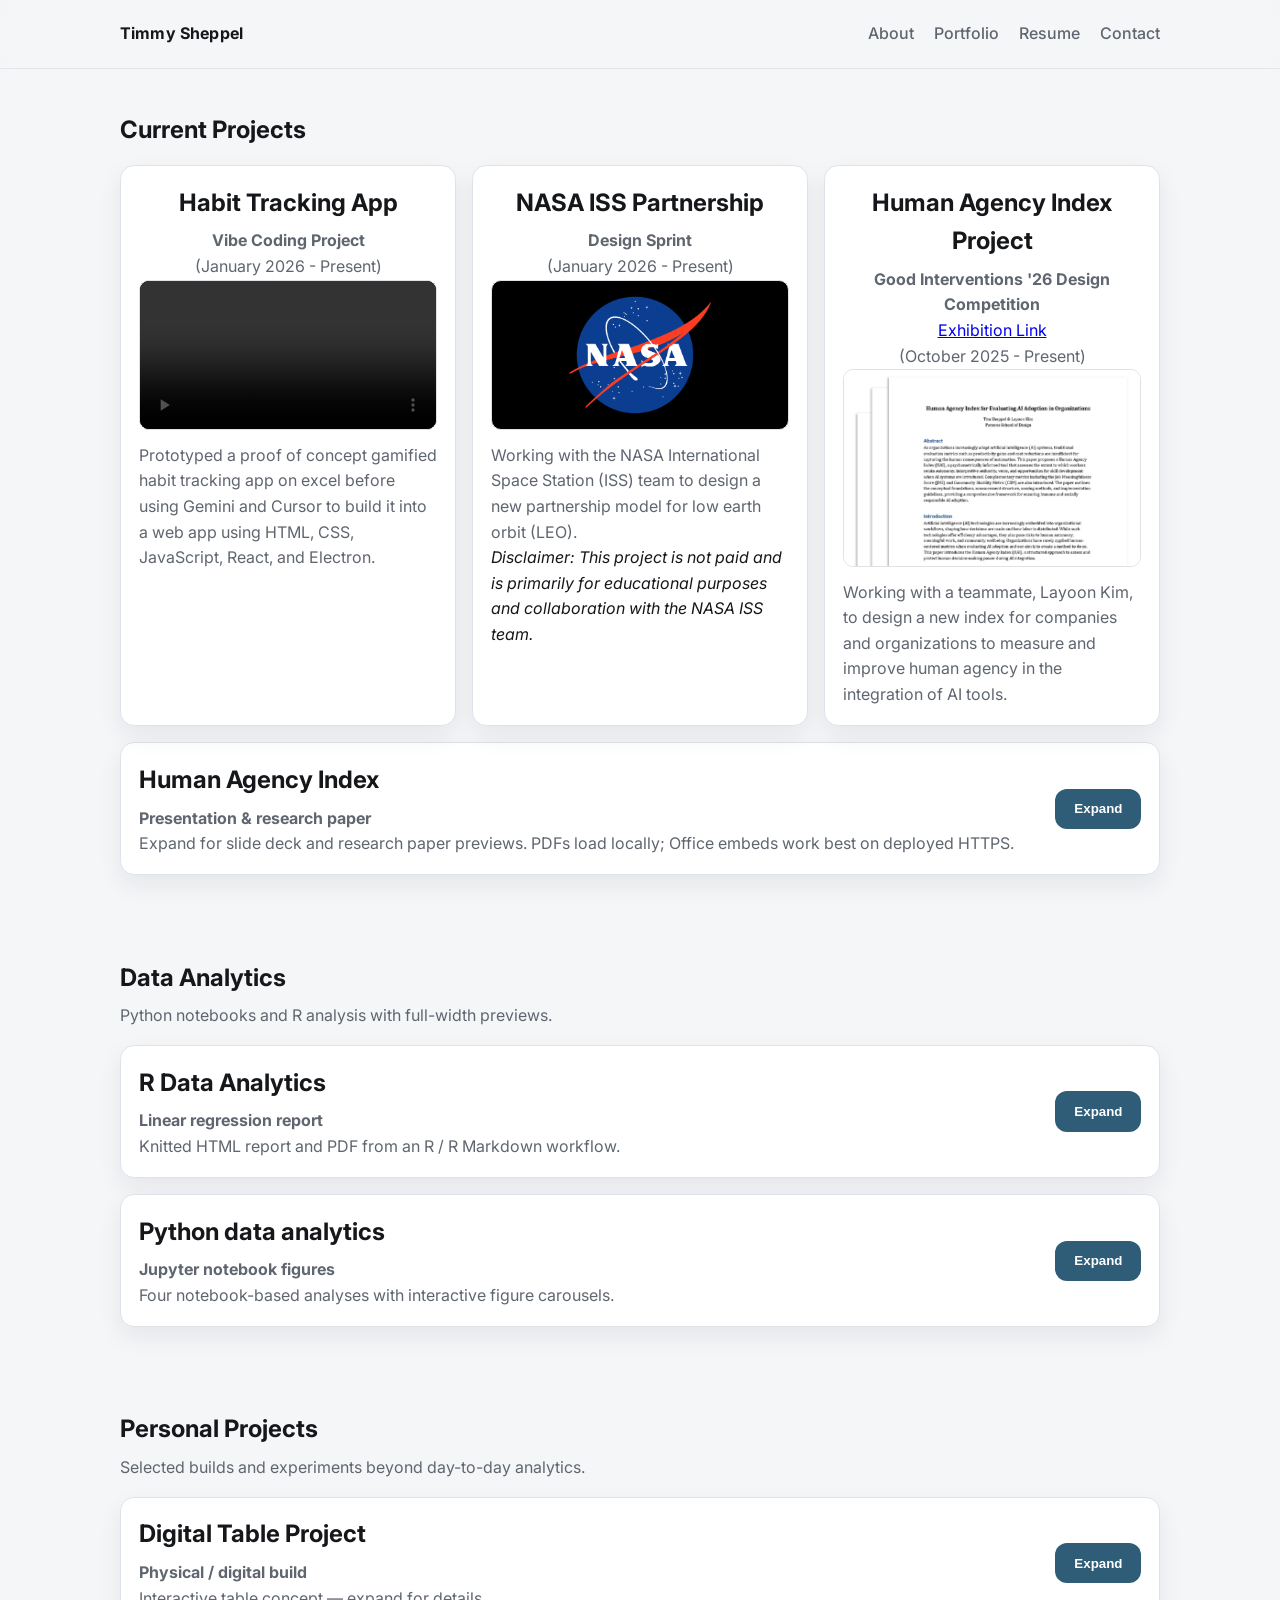
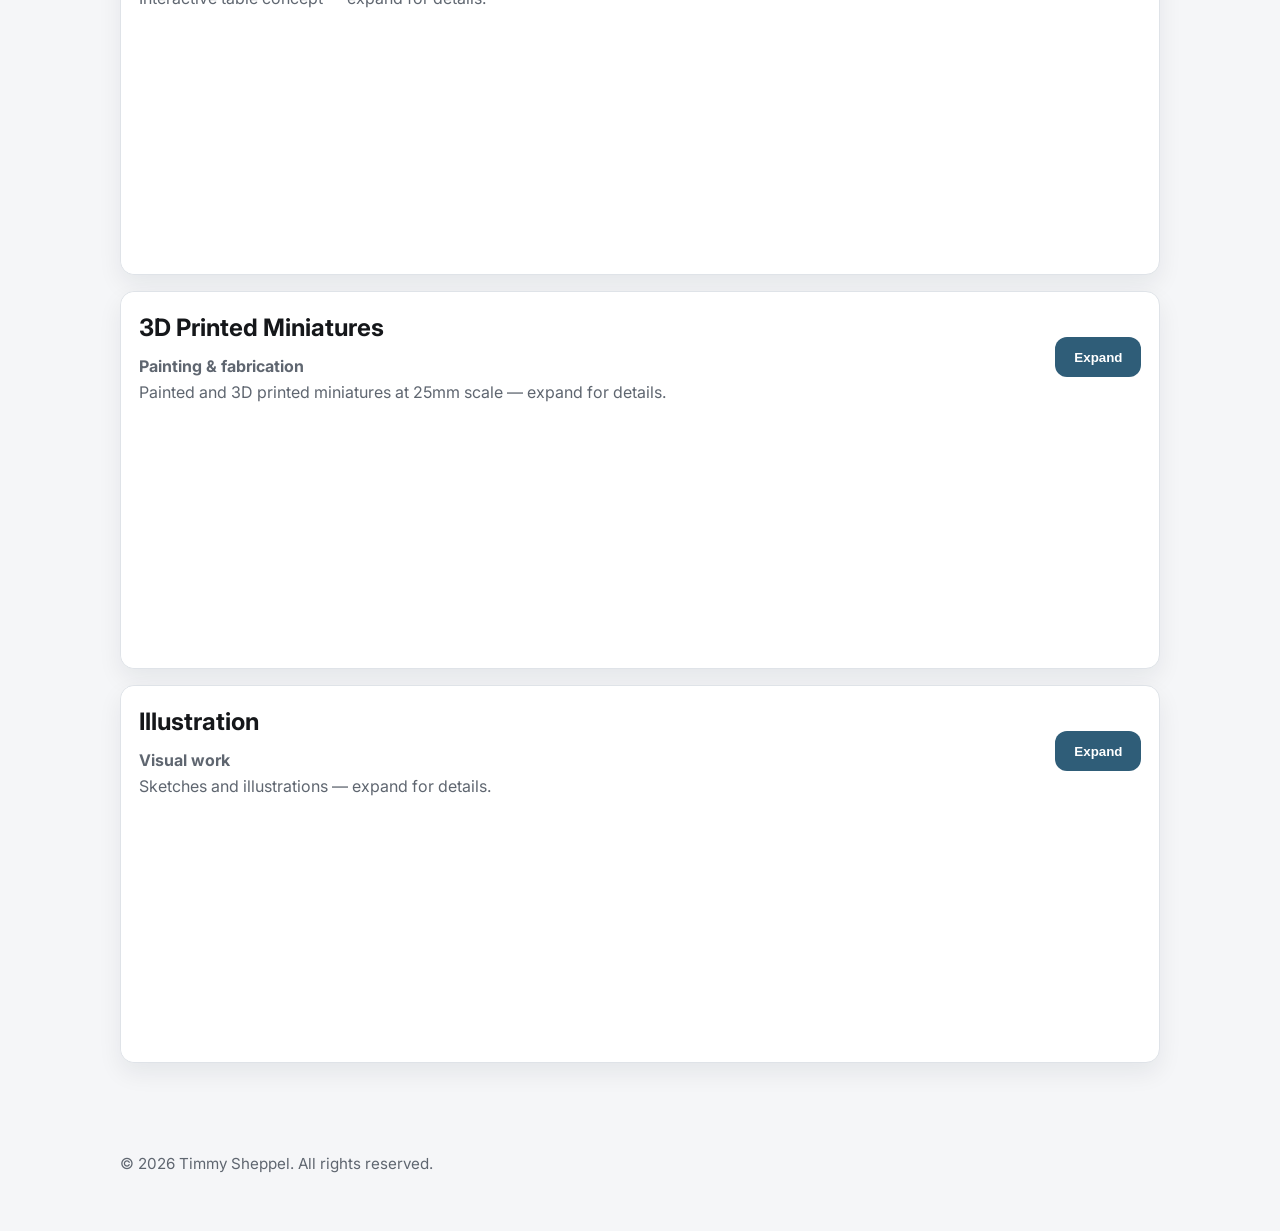
==== commit b94e66b4: "Fix image extensions for Linux/GitHub Pages; expand publish notes Made-with: Cursor" ====
--- a/portfolio.html
+++ b/portfolio.html
@@ -504,7 +504,7 @@
                   />
                   <img
                     class="notebook-slide"
-                    src="./assets/images/personal-projects/digital-table/07.jpg"
+                    src="./assets/images/personal-projects/digital-table/07.JPG"
                     alt="Digital Table — photo 7 of 10"
                     data-slide-caption="Table Mode — With a smooth dark wood 1.25”
                     table lid placed on top, the
@@ -513,7 +513,7 @@
                   />
                   <img
                     class="notebook-slide"
-                    src="./assets/images/personal-projects/digital-table/08.jpg"
+                    src="./assets/images/personal-projects/digital-table/08.JPG"
                     alt="Digital Table — photo 8 of 10"
                     data-slide-caption="Poker Mode — Flipping the table lid reveals a
                     green felt poker table with cup
@@ -522,7 +522,7 @@
                   />
                   <img
                     class="notebook-slide"
-                    src="./assets/images/personal-projects/digital-table/09.jpg"
+                    src="./assets/images/personal-projects/digital-table/09.JPG"
                     alt="Digital Table — photo 9 of 10"
                     data-slide-caption="Gaming Mode — With lid removed and HDMI
                     connected, audio and video
@@ -530,7 +530,7 @@
                   />
                   <img
                     class="notebook-slide"
-                    src="./assets/images/personal-projects/digital-table/10.jpg"
+                    src="./assets/images/personal-projects/digital-table/10.JPG"
                     alt="Digital Table — photo 10 of 10"
                     data-slide-caption="A pane of glass covers the TV to protect it from use of
                     play. The glass rests on each of four corners atop 2x4’s
@@ -596,7 +596,7 @@
               <h3 class="r-preview-heading">Gallery</h3>
               <p class="analytics-notebook-desc">
                 JPGs in <code>assets/images/personal-projects/3d-printed-miniatures/</code> as
-                <code>01.jpg</code>–<code>13.jpg</code>.
+                <code>01.JPG</code>–<code>13.JPG</code> (case must match on the web host).
               </p>
               <div
                 class="notebook-carousel"
@@ -609,67 +609,67 @@
                 <div class="notebook-carousel-viewport" aria-live="polite">
                   <img
                     class="notebook-slide is-active"
-                    src="./assets/images/personal-projects/3d-printed-miniatures/01.jpg"
+                    src="./assets/images/personal-projects/3d-printed-miniatures/01.JPG"
                     alt="3D printed miniature — image 1 of 13"
                   />
                   <img
                     class="notebook-slide"
-                    src="./assets/images/personal-projects/3d-printed-miniatures/02.jpg"
+                    src="./assets/images/personal-projects/3d-printed-miniatures/02.JPG"
                     alt="3D printed miniature — image 2 of 13"
                   />
                   <img
                     class="notebook-slide"
-                    src="./assets/images/personal-projects/3d-printed-miniatures/03.jpg"
+                    src="./assets/images/personal-projects/3d-printed-miniatures/03.JPG"
                     alt="3D printed miniature — image 3 of 13"
                   />
                   <img
                     class="notebook-slide"
-                    src="./assets/images/personal-projects/3d-printed-miniatures/04.jpg"
+                    src="./assets/images/personal-projects/3d-printed-miniatures/04.JPG"
                     alt="3D printed miniature — image 4 of 13"
                   />
                   <img
                     class="notebook-slide"
-                    src="./assets/images/personal-projects/3d-printed-miniatures/05.jpg"
+                    src="./assets/images/personal-projects/3d-printed-miniatures/05.JPG"
                     alt="3D printed miniature — image 5 of 13"
                   />
                   <img
                     class="notebook-slide"
-                    src="./assets/images/personal-projects/3d-printed-miniatures/06.jpg"
+                    src="./assets/images/personal-projects/3d-printed-miniatures/06.JPG"
                     alt="3D printed miniature — image 6 of 13"
                   />
                   <img
                     class="notebook-slide"
-                    src="./assets/images/personal-projects/3d-printed-miniatures/07.jpg"
+                    src="./assets/images/personal-projects/3d-printed-miniatures/07.JPG"
                     alt="3D printed miniature — image 7 of 13"
                   />
                   <img
                     class="notebook-slide"
-                    src="./assets/images/personal-projects/3d-printed-miniatures/08.jpg"
+                    src="./assets/images/personal-projects/3d-printed-miniatures/08.JPG"
                     alt="3D printed miniature — image 8 of 13"
                   />
                   <img
                     class="notebook-slide"
-                    src="./assets/images/personal-projects/3d-printed-miniatures/09.jpg"
+                    src="./assets/images/personal-projects/3d-printed-miniatures/09.JPG"
                     alt="3D printed miniature — image 9 of 13"
                   />
                   <img
                     class="notebook-slide"
-                    src="./assets/images/personal-projects/3d-printed-miniatures/10.jpg"
+                    src="./assets/images/personal-projects/3d-printed-miniatures/10.JPG"
                     alt="3D printed miniature — image 10 of 13"
                   />
                   <img
                     class="notebook-slide"
-                    src="./assets/images/personal-projects/3d-printed-miniatures/11.jpg"
+                    src="./assets/images/personal-projects/3d-printed-miniatures/11.JPG"
                     alt="3D printed miniature — image 11 of 13"
                   />
                   <img
                     class="notebook-slide"
-                    src="./assets/images/personal-projects/3d-printed-miniatures/12.jpg"
+                    src="./assets/images/personal-projects/3d-printed-miniatures/12.JPG"
                     alt="3D printed miniature — image 12 of 13"
                   />
                   <img
                     class="notebook-slide"
-                    src="./assets/images/personal-projects/3d-printed-miniatures/13.jpg"
+                    src="./assets/images/personal-projects/3d-printed-miniatures/13.JPG"
                     alt="3D printed miniature — image 13 of 13"
                   />
                 </div>
@@ -713,7 +713,7 @@
               <h3 class="r-preview-heading">Gallery</h3>
               <p class="analytics-notebook-desc">
                 JPGs in <code>assets/images/personal-projects/illustration/</code> as
-                <code>01.jpg</code>–<code>17.jpg</code>.
+                <code>01.JPG</code>–<code>17.JPG</code> (case must match on the web host).
               </p>
               <div
                 class="notebook-carousel"
@@ -726,87 +726,87 @@
                 <div class="notebook-carousel-viewport" aria-live="polite">
                   <img
                     class="notebook-slide is-active"
-                    src="./assets/images/personal-projects/illustration/01.jpg"
+                    src="./assets/images/personal-projects/illustration/01.JPG"
                     alt="Illustration — image 1 of 17"
                   />
                   <img
                     class="notebook-slide"
-                    src="./assets/images/personal-projects/illustration/02.jpg"
+                    src="./assets/images/personal-projects/illustration/02.JPG"
                     alt="Illustration — image 2 of 17"
                   />
                   <img
                     class="notebook-slide"
-                    src="./assets/images/personal-projects/illustration/03.jpg"
+                    src="./assets/images/personal-projects/illustration/03.JPG"
                     alt="Illustration — image 3 of 17"
                   />
                   <img
                     class="notebook-slide"
-                    src="./assets/images/personal-projects/illustration/04.jpg"
+                    src="./assets/images/personal-projects/illustration/04.JPG"
                     alt="Illustration — image 4 of 17"
                   />
                   <img
                     class="notebook-slide"
-                    src="./assets/images/personal-projects/illustration/05.jpg"
+                    src="./assets/images/personal-projects/illustration/05.JPG"
                     alt="Illustration — image 5 of 17"
                   />
                   <img
                     class="notebook-slide"
-                    src="./assets/images/personal-projects/illustration/06.jpg"
+                    src="./assets/images/personal-projects/illustration/06.JPG"
                     alt="Illustration — image 6 of 17"
                   />
                   <img
                     class="notebook-slide"
-                    src="./assets/images/personal-projects/illustration/07.jpg"
+                    src="./assets/images/personal-projects/illustration/07.JPG"
                     alt="Illustration — image 7 of 17"
                   />
                   <img
                     class="notebook-slide"
-                    src="./assets/images/personal-projects/illustration/08.jpg"
+                    src="./assets/images/personal-projects/illustration/08.JPG"
                     alt="Illustration — image 8 of 17"
                   />
                   <img
                     class="notebook-slide"
-                    src="./assets/images/personal-projects/illustration/09.jpg"
+                    src="./assets/images/personal-projects/illustration/09.JPG"
                     alt="Illustration — image 9 of 17"
                   />
                   <img
                     class="notebook-slide"
-                    src="./assets/images/personal-projects/illustration/10.jpg"
+                    src="./assets/images/personal-projects/illustration/10.JPG"
                     alt="Illustration — image 10 of 17"
                   />
                   <img
                     class="notebook-slide"
-                    src="./assets/images/personal-projects/illustration/11.jpg"
+                    src="./assets/images/personal-projects/illustration/11.JPG"
                     alt="Illustration — image 11 of 17"
                   />
                   <img
                     class="notebook-slide"
-                    src="./assets/images/personal-projects/illustration/12.jpg"
+                    src="./assets/images/personal-projects/illustration/12.JPG"
                     alt="Illustration — image 12 of 17"
                   />
                   <img
                     class="notebook-slide"
-                    src="./assets/images/personal-projects/illustration/13.jpg"
+                    src="./assets/images/personal-projects/illustration/13.JPG"
                     alt="Illustration — image 13 of 17"
                   />
                   <img
                     class="notebook-slide"
-                    src="./assets/images/personal-projects/illustration/14.jpg"
+                    src="./assets/images/personal-projects/illustration/14.JPG"
                     alt="Illustration — image 14 of 17"
                   />
                   <img
                     class="notebook-slide"
-                    src="./assets/images/personal-projects/illustration/15.jpg"
+                    src="./assets/images/personal-projects/illustration/15.JPG"
                     alt="Illustration — image 15 of 17"
                   />
                   <img
                     class="notebook-slide"
-                    src="./assets/images/personal-projects/illustration/16.jpg"
+                    src="./assets/images/personal-projects/illustration/16.JPG"
                     alt="Illustration — image 16 of 17"
                   />
                   <img
                     class="notebook-slide"
-                    src="./assets/images/personal-projects/illustration/17.jpg"
+                    src="./assets/images/personal-projects/illustration/17.JPG"
                     alt="Illustration — image 17 of 17"
                   />
                 </div>
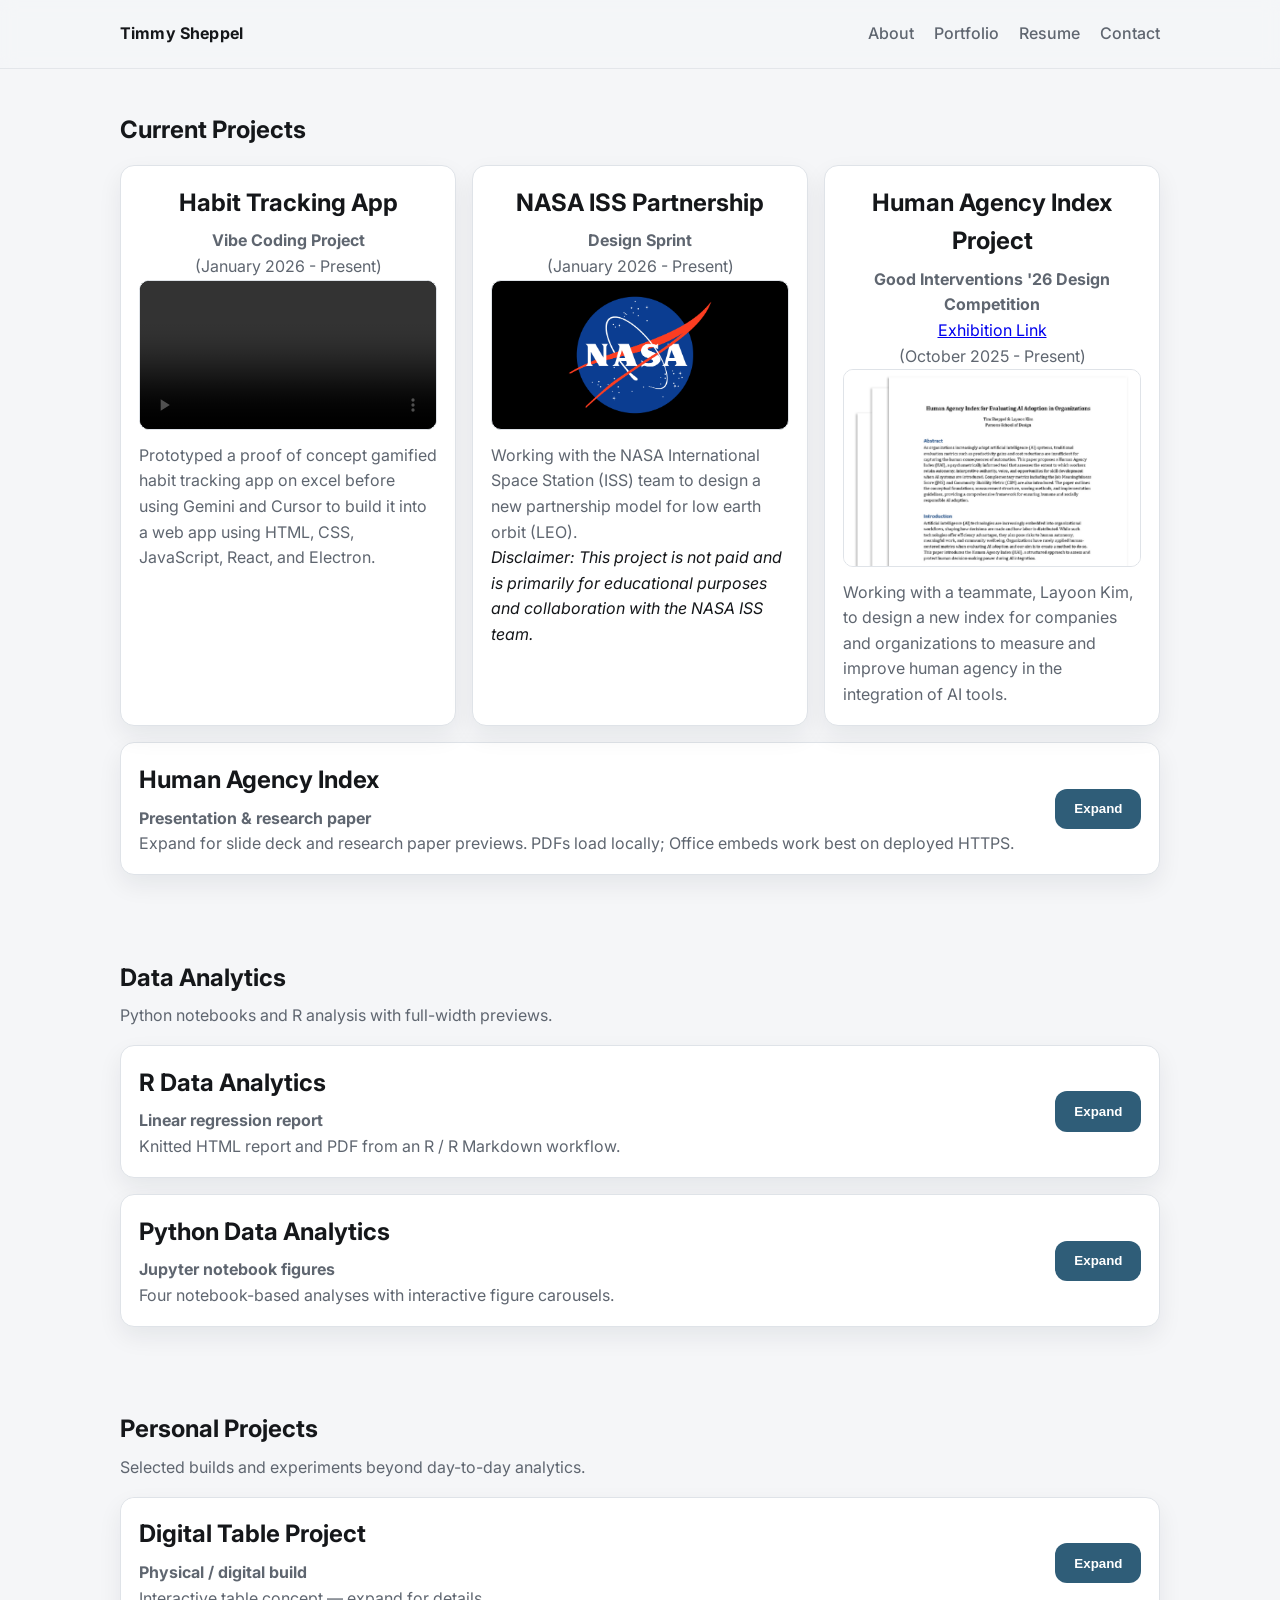
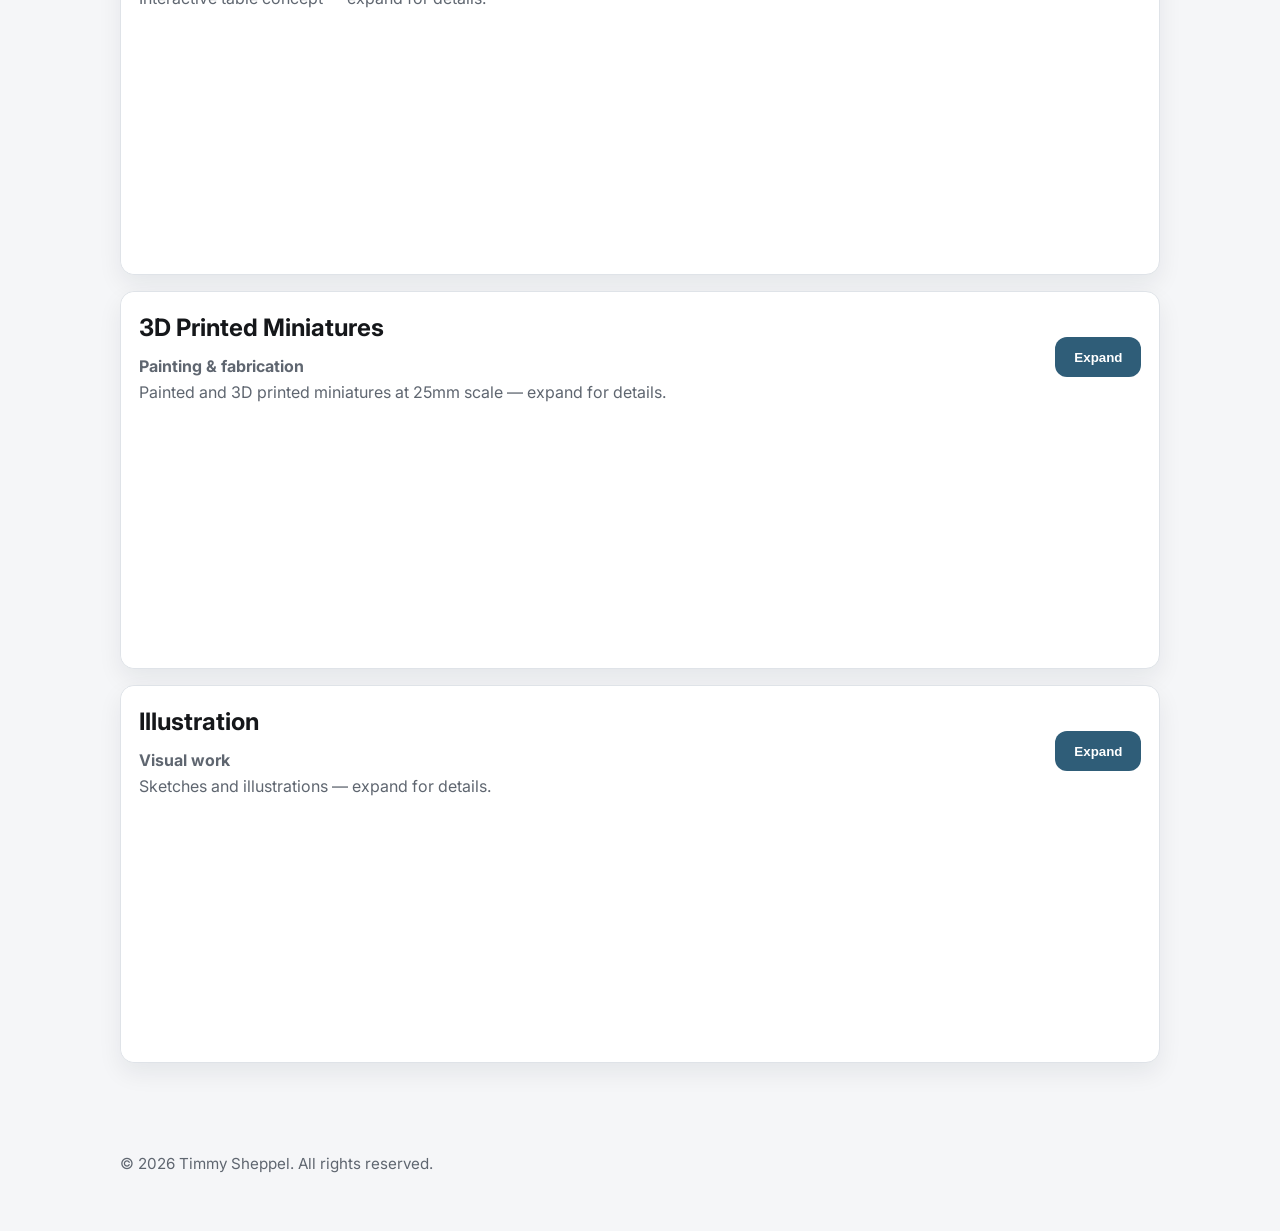
==== commit 32576d67: "fix gifs, add nojekyll, typo" ====
--- a/portfolio.html
+++ b/portfolio.html
@@ -97,11 +97,6 @@
             </button>
           </div>
           <div id="hai-index-materials-expandable" class="analytics-expandable-body" hidden>
-            <p class="card-lead">
-              For each deliverable, placing a <strong>PDF export</strong> next to the Office file gives a reliable in-page preview
-              (including on <code>localhost</code>). Without PDFs, Microsoft’s Office viewer loads the <code>.pptx</code> and
-              <code>.docx</code> when the site is served at a public <code>https</code> URL — not from <code>file://</code>.
-            </p>
             <p class="ppt-embed-hint deck-preview-warn" data-deck-warn="file" hidden>
               Open this site through a local server or deploy it — embedded previews do not run from a saved <code>file://</code>
               page. Use <strong>Open .pptx</strong> or <strong>Open .docx</strong> below.
@@ -254,7 +249,7 @@
           <article class="card card-span-full analytics-expandable-card" data-analytics-expandable>
             <div class="analytics-card-top">
               <div class="project-head analytics-card-preview">
-                <h2>Python data analytics</h2>
+                <h2>Python Data Analytics</h2>
                 <p class="project-subtitle"><strong>Jupyter notebook figures</strong></p>
                 <p>Four notebook-based analyses with interactive figure carousels.</p>
               </div>
@@ -268,12 +263,6 @@
               </button>
             </div>
             <div id="analytics-expandable-portfolio" class="analytics-expandable-body" hidden>
-            <p class="card-lead">
-              Exports from Python notebooks (PNG), zero-padded names in each folder:
-              <code>notebook-1</code> (11 images), <code>notebook-2</code> and <code>notebook-3</code> (5 each),
-              <code>notebook-4</code> (4)—e.g. <code>01.png</code>, <code>02.png</code>, …
-            </p>
-
             <div class="analytics-notebook-list">
               <section class="analytics-notebook" aria-labelledby="nb-title-1">
                 <h3 class="analytics-notebook-title" id="nb-title-1">Notebook project 1</h3>
@@ -406,7 +395,7 @@
           <article
             class="card card-span-full analytics-expandable-card personal-project-card"
             data-analytics-expandable
-            style="--personal-preview: url('./assets/images/personal-projects/digital-table-preview.gif')"
+            data-personal-preview="assets/images/personal-projects/digital-table-preview.gif"
           >
             <span class="sr-only">Animated preview in card background.</span>
             <div class="analytics-card-top">
@@ -574,7 +563,7 @@
           <article
             class="card card-span-full analytics-expandable-card personal-project-card"
             data-analytics-expandable
-            style="--personal-preview: url('./assets/images/personal-projects/3d-printed-miniatures-preview.gif')"
+            data-personal-preview="assets/images/personal-projects/3d-printed-miniatures-preview.gif"
           >
             <span class="sr-only">Animated preview in card background.</span>
             <div class="analytics-card-top">
@@ -691,7 +680,7 @@
           <article
             class="card card-span-full analytics-expandable-card personal-project-card"
             data-analytics-expandable
-            style="--personal-preview: url('./assets/images/personal-projects/illustration-preview.gif')"
+            data-personal-preview="assets/images/personal-projects/illustration-preview.gif"
           >
             <span class="sr-only">Animated preview in card background.</span>
             <div class="analytics-card-top">
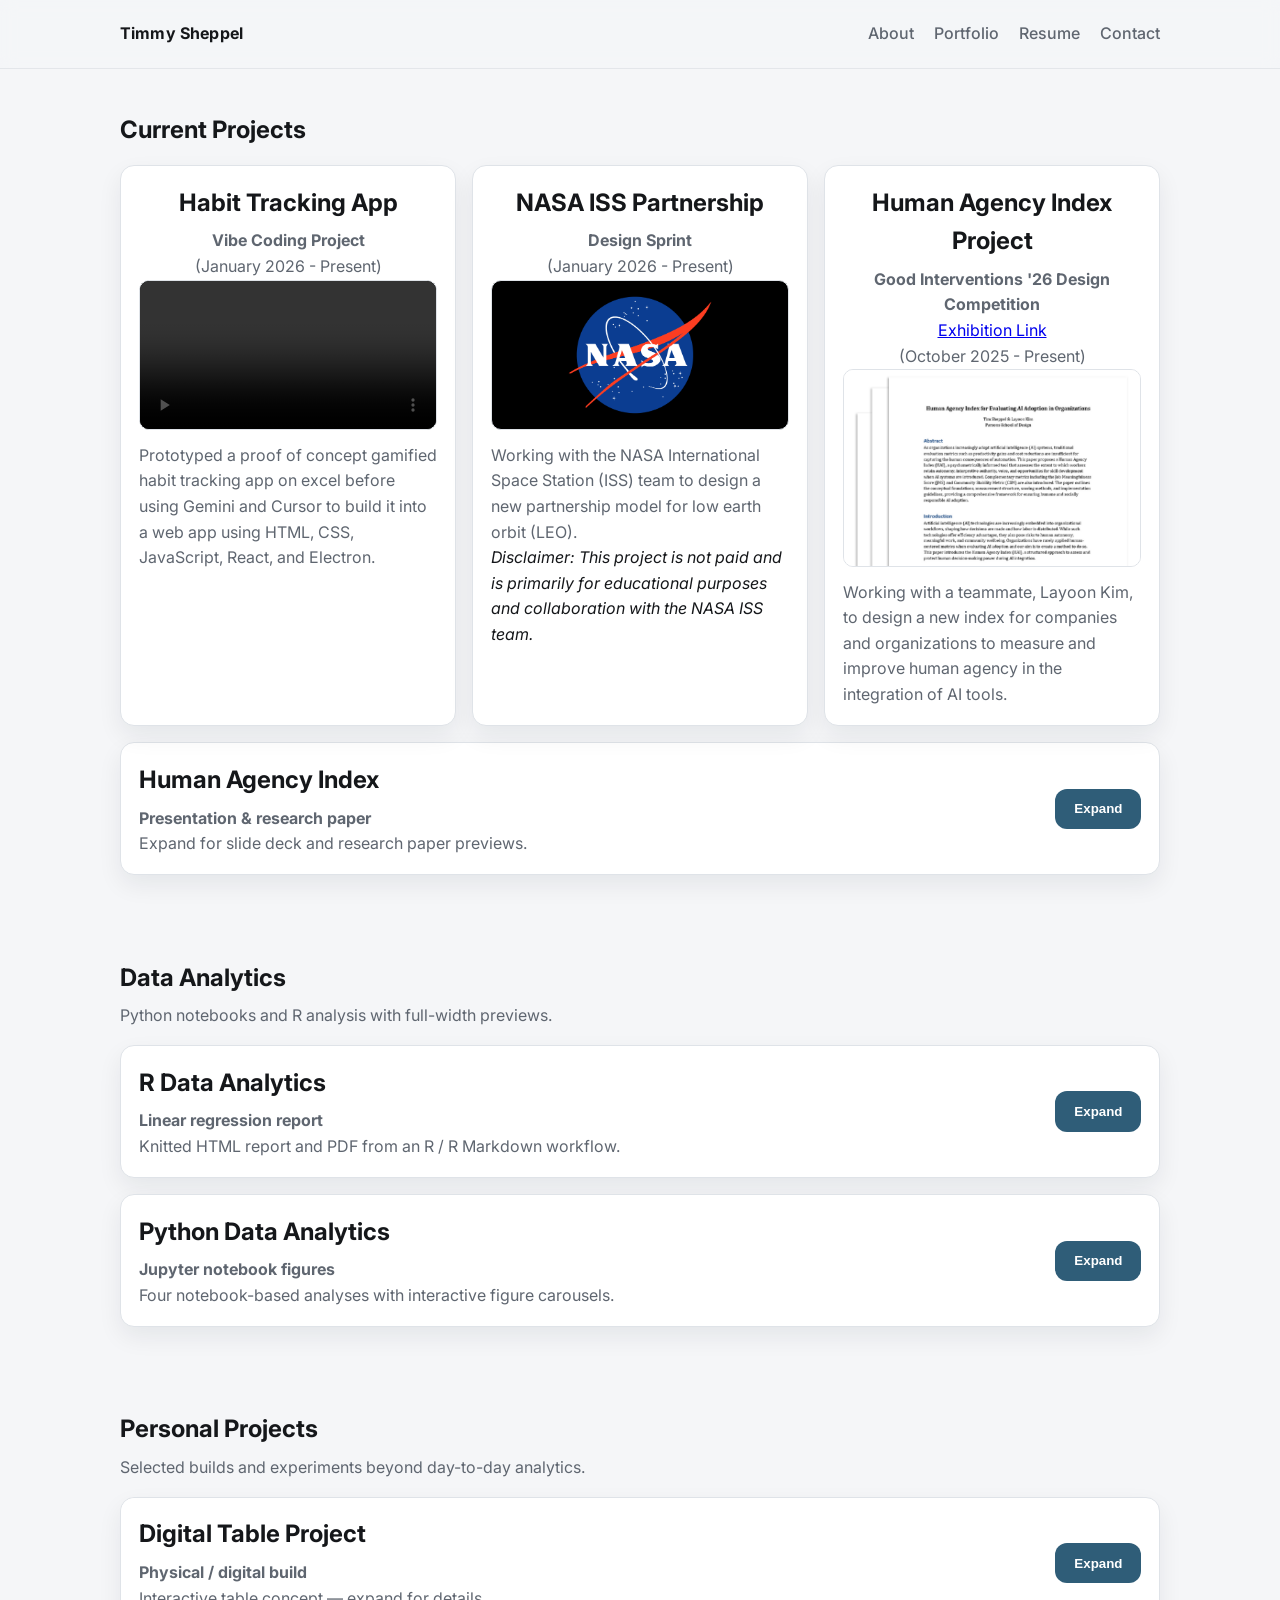
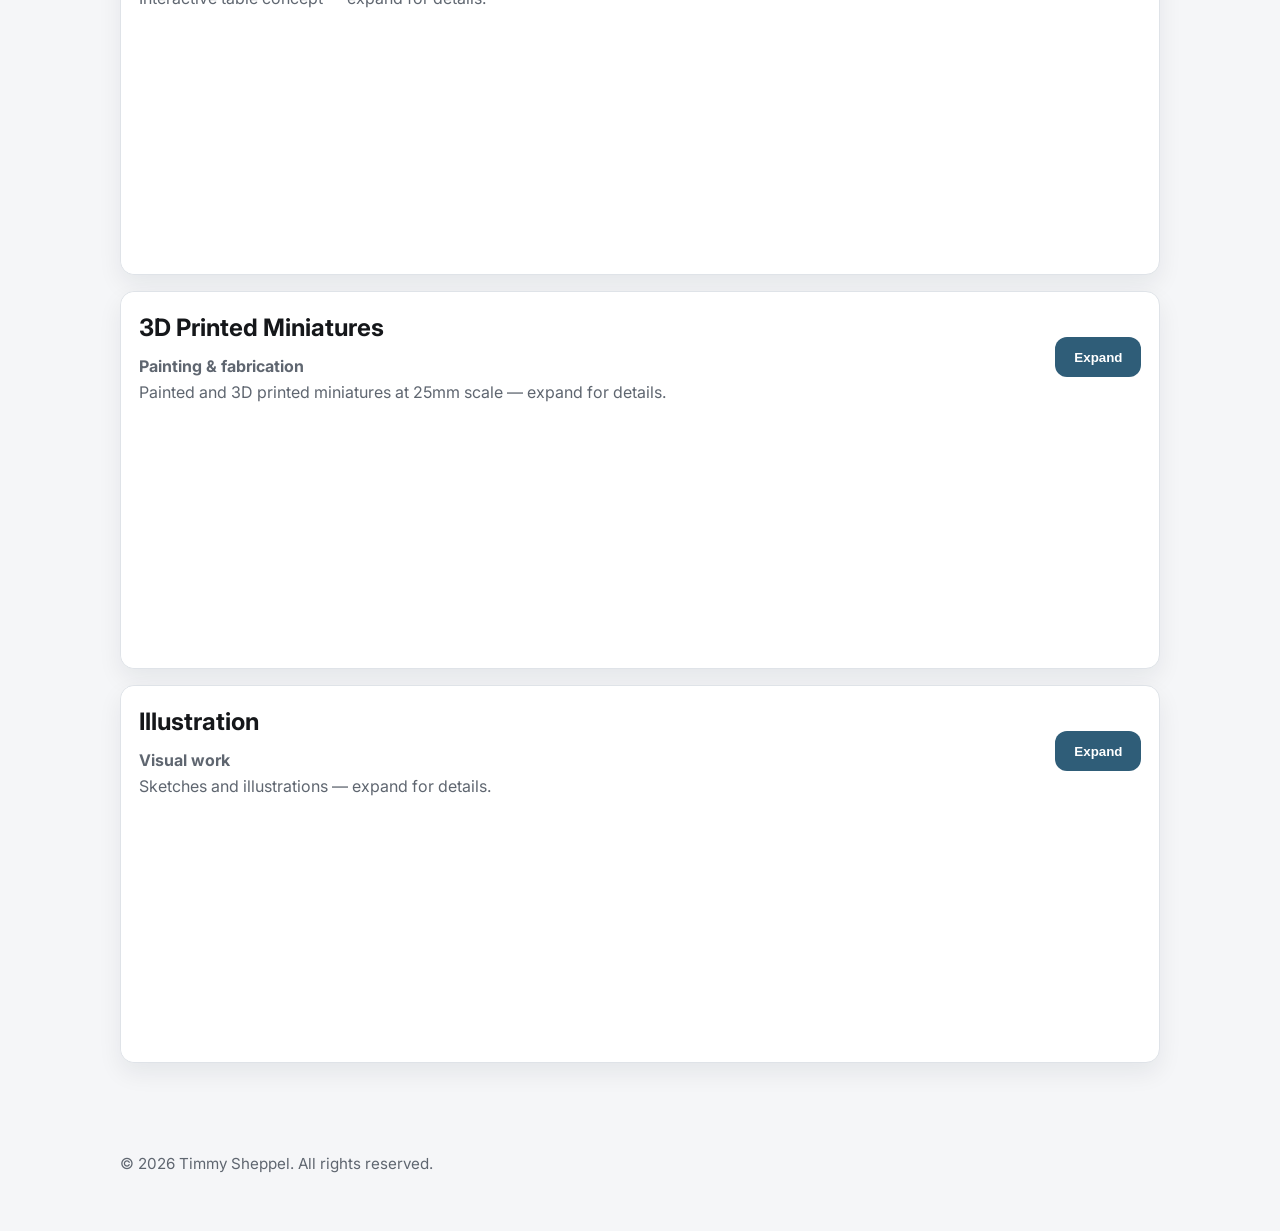
==== commit 69bb7ea7: "fixed some title issues" ====
--- a/portfolio.html
+++ b/portfolio.html
@@ -85,7 +85,7 @@
             <div class="project-head analytics-card-preview">
               <h2>Human Agency Index</h2>
               <p class="project-subtitle"><strong>Presentation &amp; research paper</strong></p>
-              <p>Expand for slide deck and research paper previews. PDFs load locally; Office embeds work best on deployed HTTPS.</p>
+              <p>Expand for slide deck and research paper previews.</p>
             </div>
             <button
               type="button"
@@ -97,19 +97,10 @@
             </button>
           </div>
           <div id="hai-index-materials-expandable" class="analytics-expandable-body" hidden>
-            <p class="ppt-embed-hint deck-preview-warn" data-deck-warn="file" hidden>
-              Open this site through a local server or deploy it — embedded previews do not run from a saved <code>file://</code>
-              page. Use <strong>Open .pptx</strong> or <strong>Open .docx</strong> below.
-            </p>
-            <p class="ppt-embed-hint deck-preview-warn" data-deck-warn="local" hidden>
-              Microsoft’s viewer often cannot reach <code>localhost</code>. Add PDFs next to your files for in-page previews here,
-              or test Office embeds after you deploy to HTTPS.
-            </p>
-
-            <section class="hai-material-block" aria-labelledby="hai-pres-heading">
+              <section class="hai-material-block" aria-labelledby="hai-pres-heading">
               <h3 class="r-preview-heading" id="hai-pres-heading">Presentation</h3>
               <p class="ppt-embed-hint">
-                <code>human-agency-index-presentation.pptx</code> and optional
+                <code>human-agency-index-presentation.pdf</code> and optional
                 <code>human-agency-index-presentation.pdf</code>
               </p>
               <div class="ppt-embed-wrap">
@@ -266,7 +257,7 @@
             <div class="analytics-notebook-list">
               <section class="analytics-notebook" aria-labelledby="nb-title-1">
                 <h3 class="analytics-notebook-title" id="nb-title-1">Notebook project 1</h3>
-                <p class="analytics-notebook-desc">Rename this title; add eleven PNGs to <code>notebook-1/</code> (<code>01.png</code>–<code>11.png</code>).</p>
+                <p class="analytics-notebook-desc"></p>
                 <div
                   class="notebook-carousel"
                   data-notebook-carousel
@@ -300,7 +291,7 @@
 
               <section class="analytics-notebook" aria-labelledby="nb-title-2">
                 <h3 class="analytics-notebook-title" id="nb-title-2">Notebook project 2</h3>
-                <p class="analytics-notebook-desc">Rename this title; add five PNGs to <code>notebook-2/</code> (<code>01.png</code>–<code>05.png</code>).</p>
+                <p class="analytics-notebook-desc"></p>
                 <div
                   class="notebook-carousel"
                   data-notebook-carousel
@@ -328,7 +319,7 @@
 
               <section class="analytics-notebook" aria-labelledby="nb-title-3">
                 <h3 class="analytics-notebook-title" id="nb-title-3">Notebook project 3</h3>
-                <p class="analytics-notebook-desc">Rename this title; add five PNGs to <code>notebook-3/</code> (<code>01.png</code>–<code>05.png</code>).</p>
+                <p class="analytics-notebook-desc"></p>
                 <div
                   class="notebook-carousel"
                   data-notebook-carousel
@@ -356,7 +347,7 @@
 
               <section class="analytics-notebook" aria-labelledby="nb-title-4">
                 <h3 class="analytics-notebook-title" id="nb-title-4">Notebook project 4</h3>
-                <p class="analytics-notebook-desc">Rename this title; add four PNGs to <code>notebook-4/</code> (<code>01.png</code>–<code>04.png</code>).</p>
+                <p class="analytics-notebook-desc"></p>
                 <div
                   class="notebook-carousel"
                   data-notebook-carousel
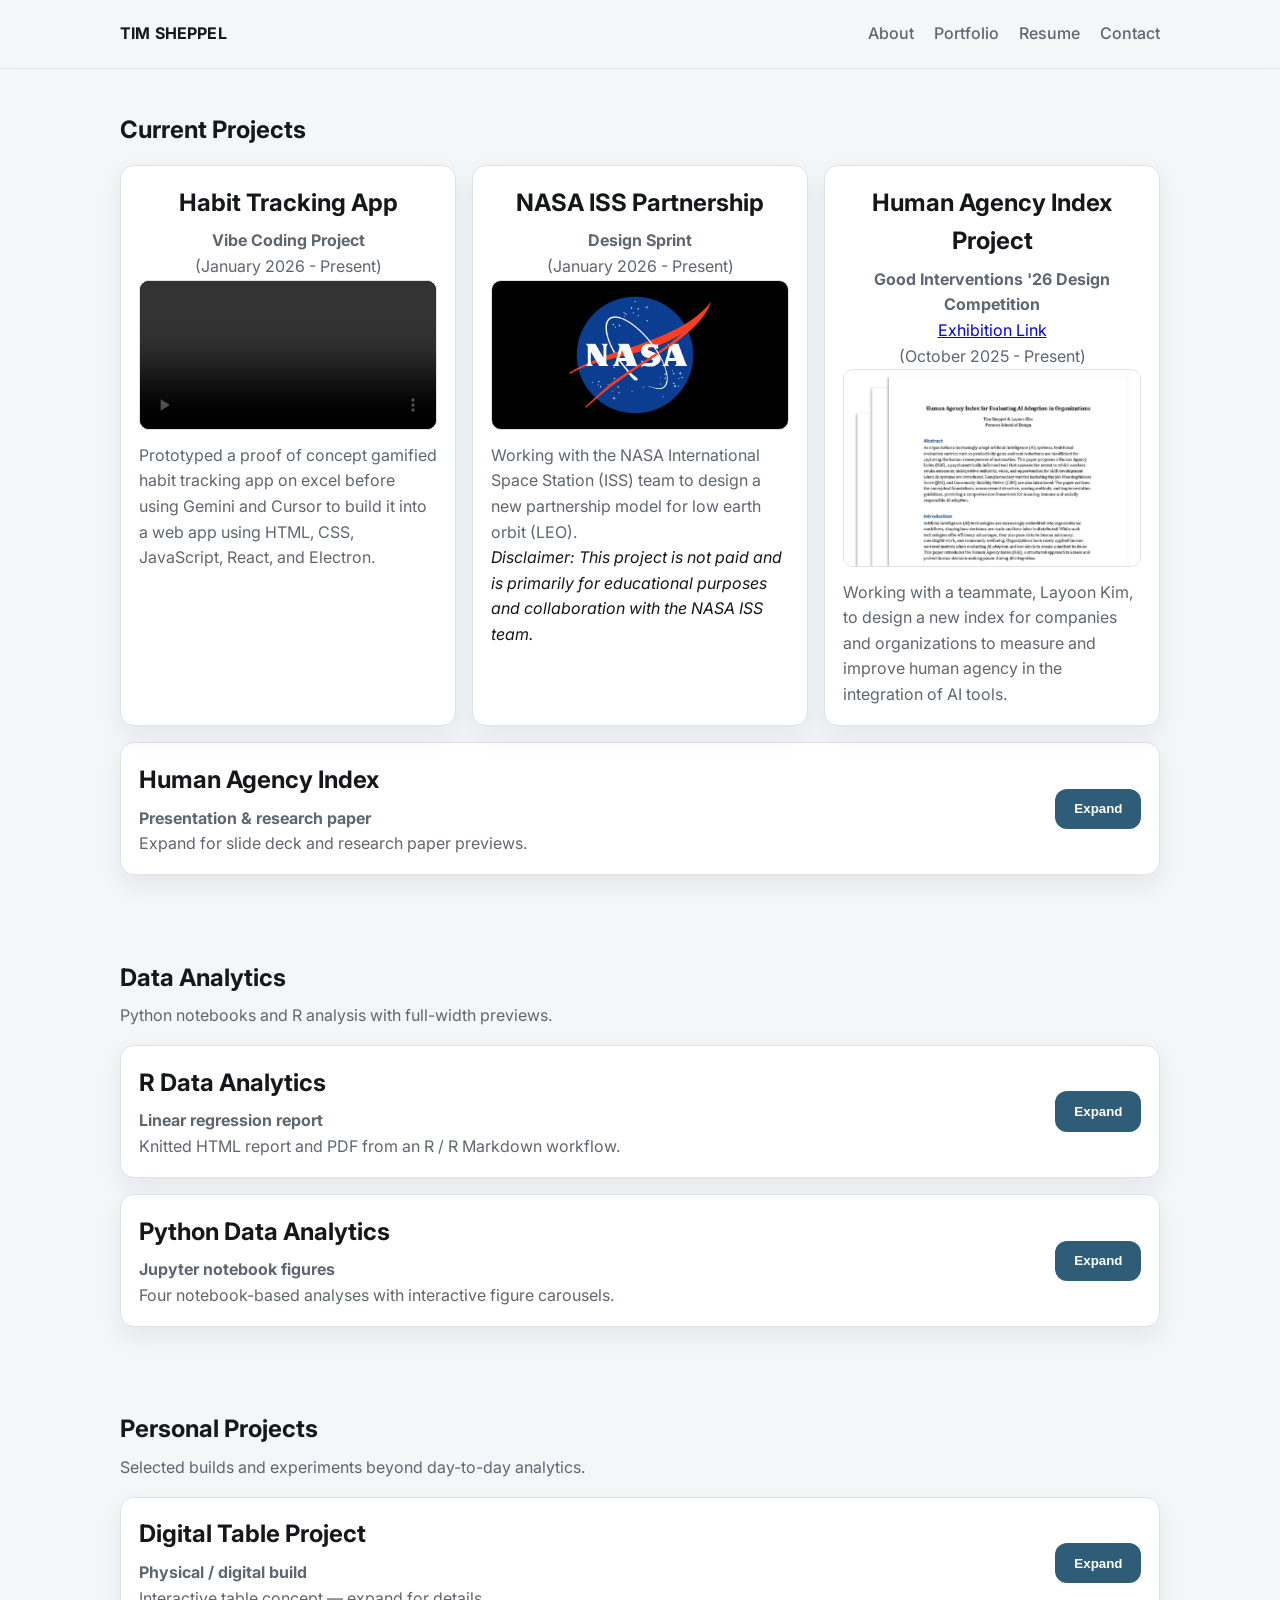
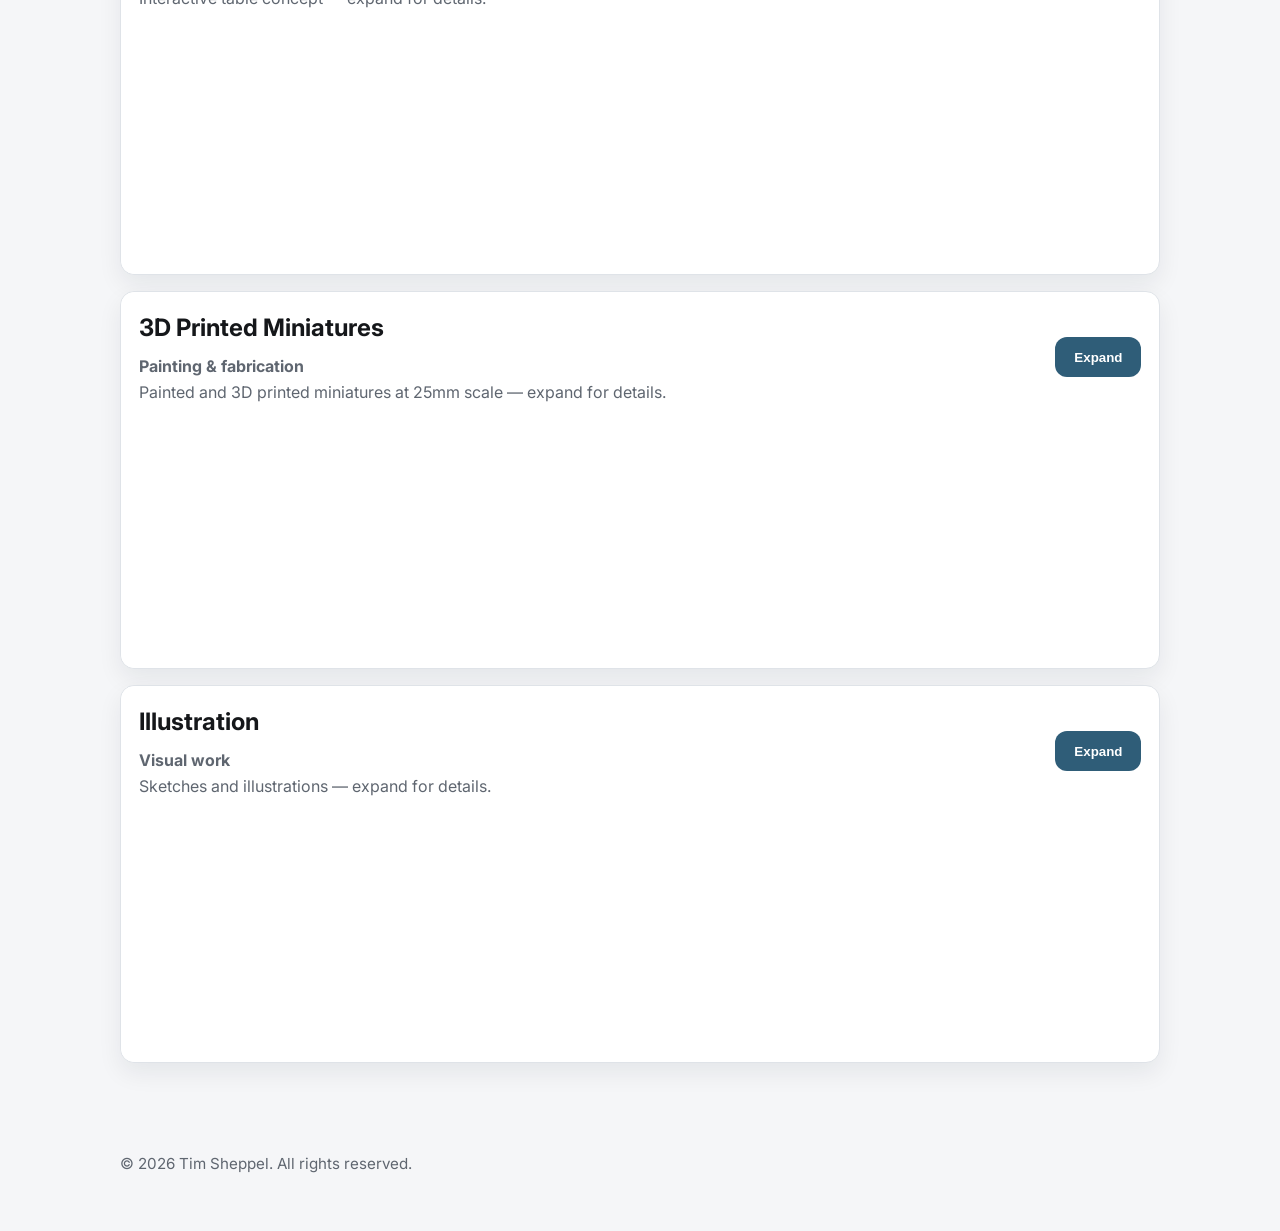
==== commit f09df792: "Update branding and home page copy for product and innovation focus Co-authored-by: Cursor <cursorag" ====
--- a/portfolio.html
+++ b/portfolio.html
@@ -3,10 +3,10 @@
   <head>
     <meta charset="UTF-8" />
     <meta name="viewport" content="width=device-width, initial-scale=1.0" />
-    <title>Timmy Sheppel | Portfolio</title>
+    <title>Tim Sheppel | Portfolio</title>
     <meta
       name="description"
-      content="Portfolio projects by Timmy Sheppel."
+      content="Portfolio projects by Tim Sheppel."
     />
     <link rel="preconnect" href="https://fonts.googleapis.com" />
     <link rel="preconnect" href="https://fonts.gstatic.com" crossorigin />
@@ -19,7 +19,7 @@
   <body>
     <header class="site-header">
       <div class="container nav-wrap">
-        <a class="brand" href="./index.html">Timmy Sheppel</a>
+        <a class="brand" href="./index.html">TIM SHEPPEL</a>
         <button class="nav-toggle" aria-label="Toggle navigation" aria-expanded="false">
           <span></span><span></span><span></span>
         </button>
@@ -810,7 +810,7 @@
 
     <footer class="site-footer">
       <div class="container">
-        <p>© <span id="year"></span> Timmy Sheppel. All rights reserved.</p>
+        <p>© <span id="year"></span> Tim Sheppel. All rights reserved.</p>
       </div>
     </footer>
 
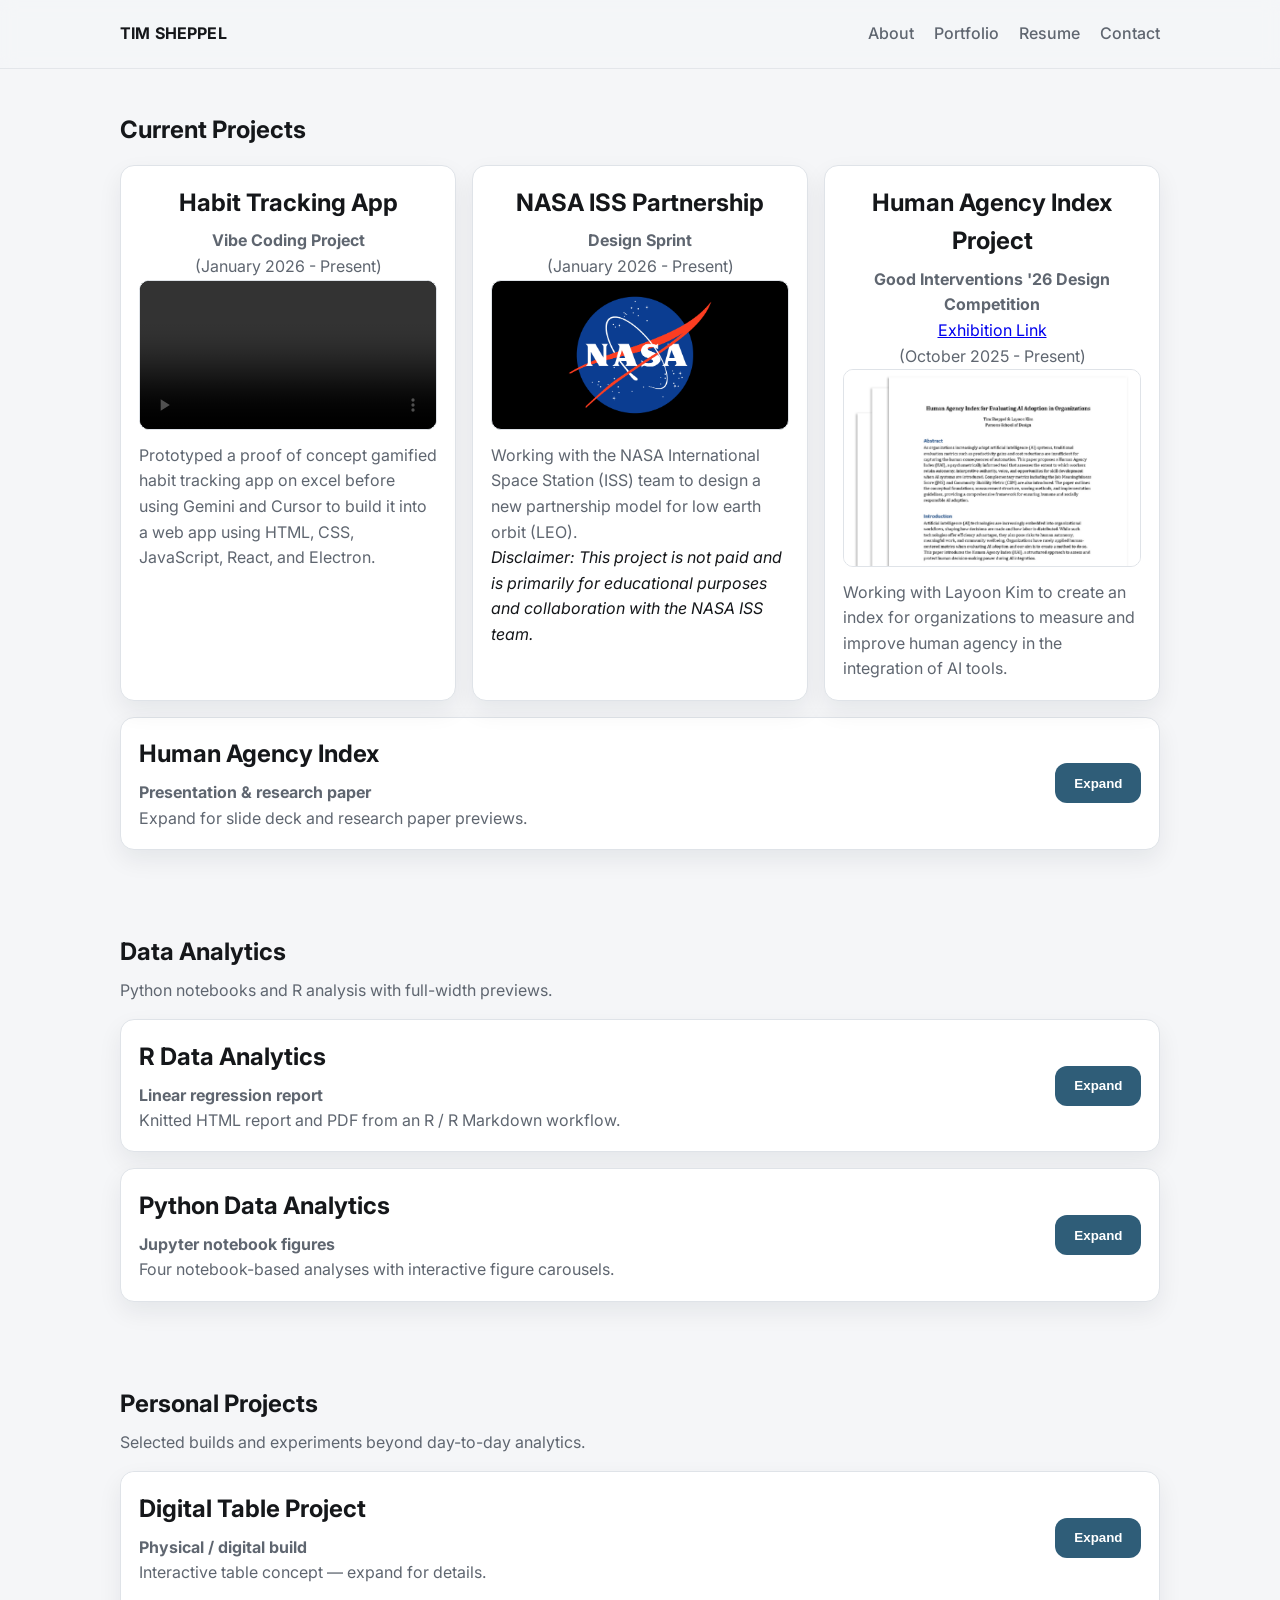
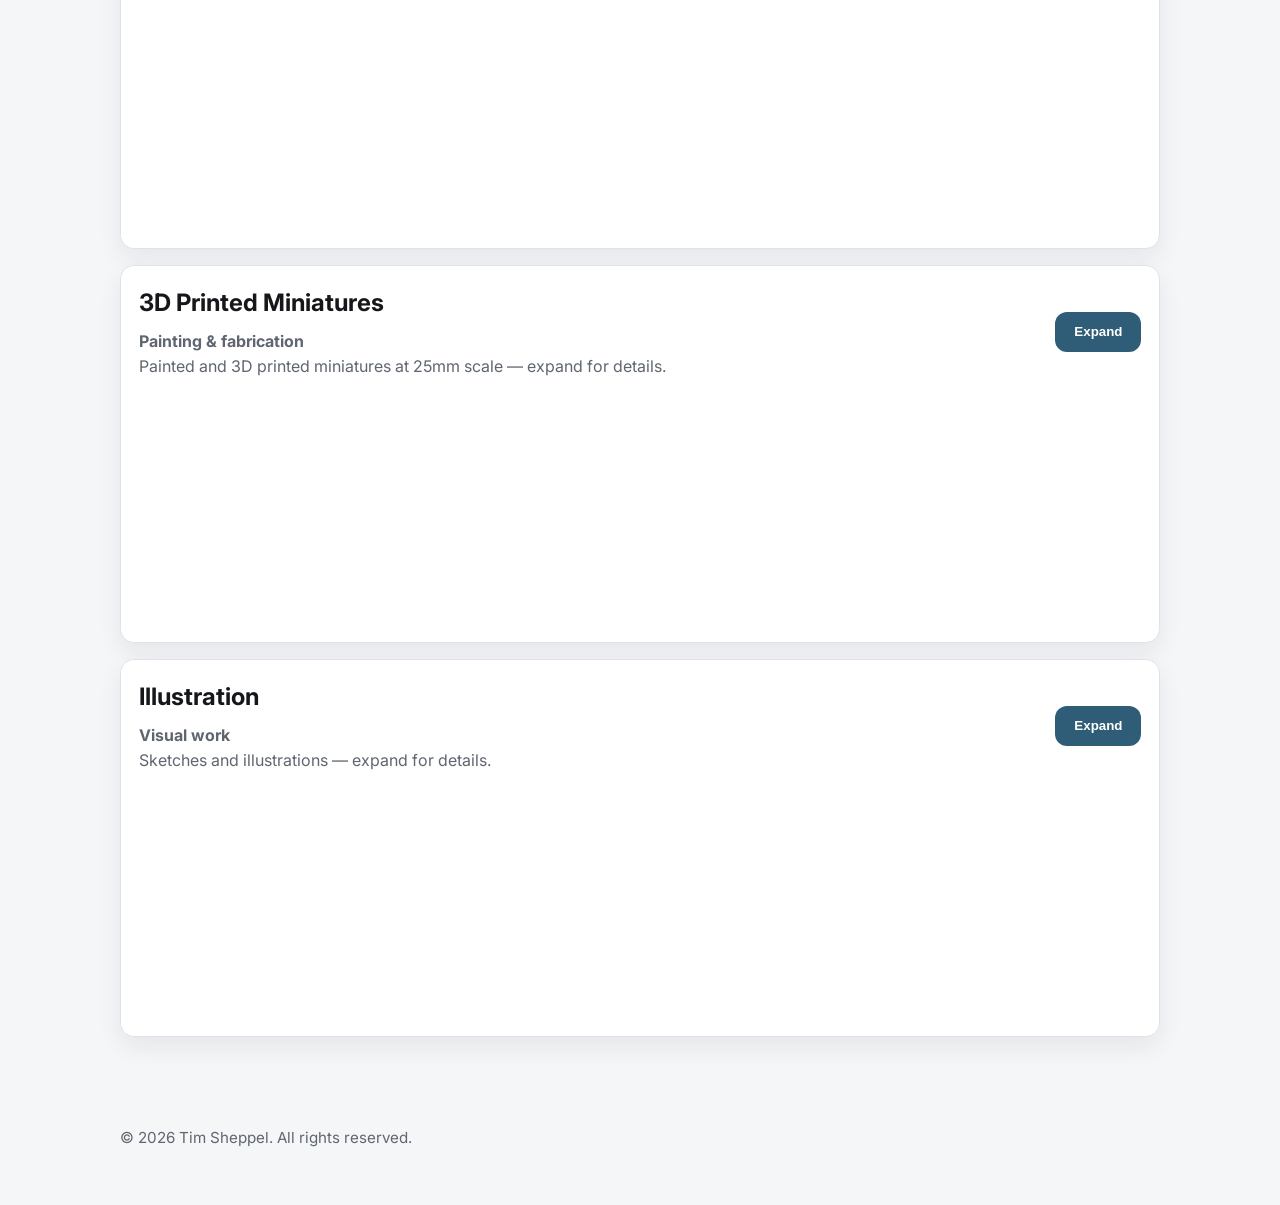
==== commit 3dcc5863: "Add landing page hero banner support and update resume branding and portfolio copy Co-authored-by: C" ====
--- a/portfolio.html
+++ b/portfolio.html
@@ -75,7 +75,7 @@
             </div>
             <img src="./assets/images/HAI.png" alt="Human Agency Index project image" class="project-video" style="object-fit:cover;"/>
             <p>
-              Working with a teammate, Layoon Kim, to design a new index for companies and organizations to measure and improve human agency in the integration of AI tools.
+              Working with Layoon Kim to create an index for organizations to measure and improve human agency in the integration of AI tools.
             </p>
           </article>
         </div>
--- a/styles.css
+++ b/styles.css
@@ -80,7 +80,35 @@
   color: var(--text);
 }
 
-.hero {
+.hero-wrap {
+  position: relative;
+  isolation: isolate;
+  overflow: hidden;
+}
+
+.hero-banner {
+  position: absolute;
+  inset: 0;
+  z-index: 0;
+  pointer-events: none;
+  background-image:
+    linear-gradient(
+      to right,
+      rgba(245, 246, 248, 1) 0%,
+      rgba(245, 246, 248, 0.96) 28%,
+      rgba(245, 246, 248, 0.72) 48%,
+      rgba(245, 246, 248, 0.28) 72%,
+      rgba(245, 246, 248, 0) 100%
+    ),
+    url("./assets/images/hero-banner.jpg");
+  background-size: cover;
+  background-position: center right;
+  background-repeat: no-repeat;
+}
+
+.hero-wrap .hero {
+  position: relative;
+  z-index: 1;
   padding: 7rem 0 3.5rem;
 }
 
@@ -740,7 +768,19 @@
     transform: translateY(0);
   }
 
-  .hero {
+  .hero-wrap .hero {
     padding-top: 5.2rem;
   }
-}
+
+  .hero-banner {
+    background-image:
+      linear-gradient(
+        to bottom,
+        rgba(245, 246, 248, 0.94) 0%,
+        rgba(245, 246, 248, 0.82) 42%,
+        rgba(245, 246, 248, 0.45) 100%
+      ),
+      url("./assets/images/hero-banner.jpg");
+    background-position: center;
+  }
+}
